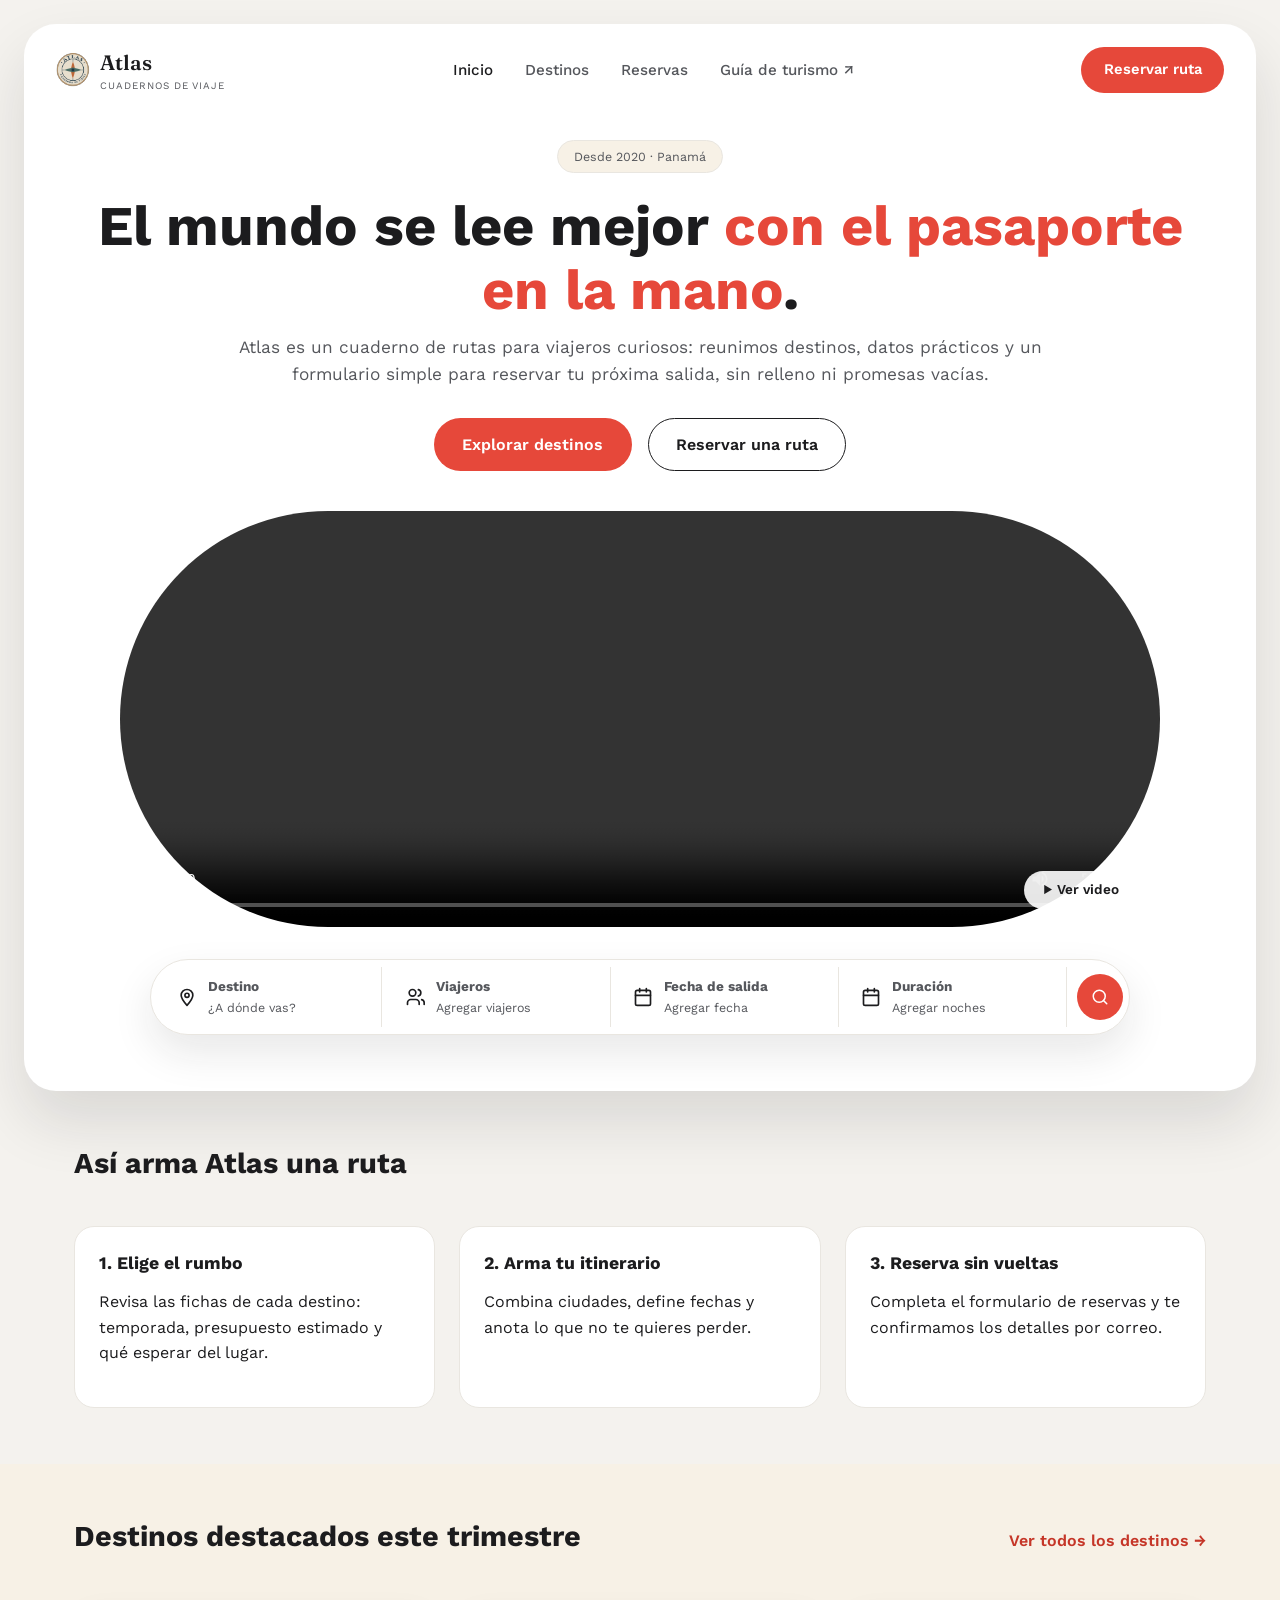
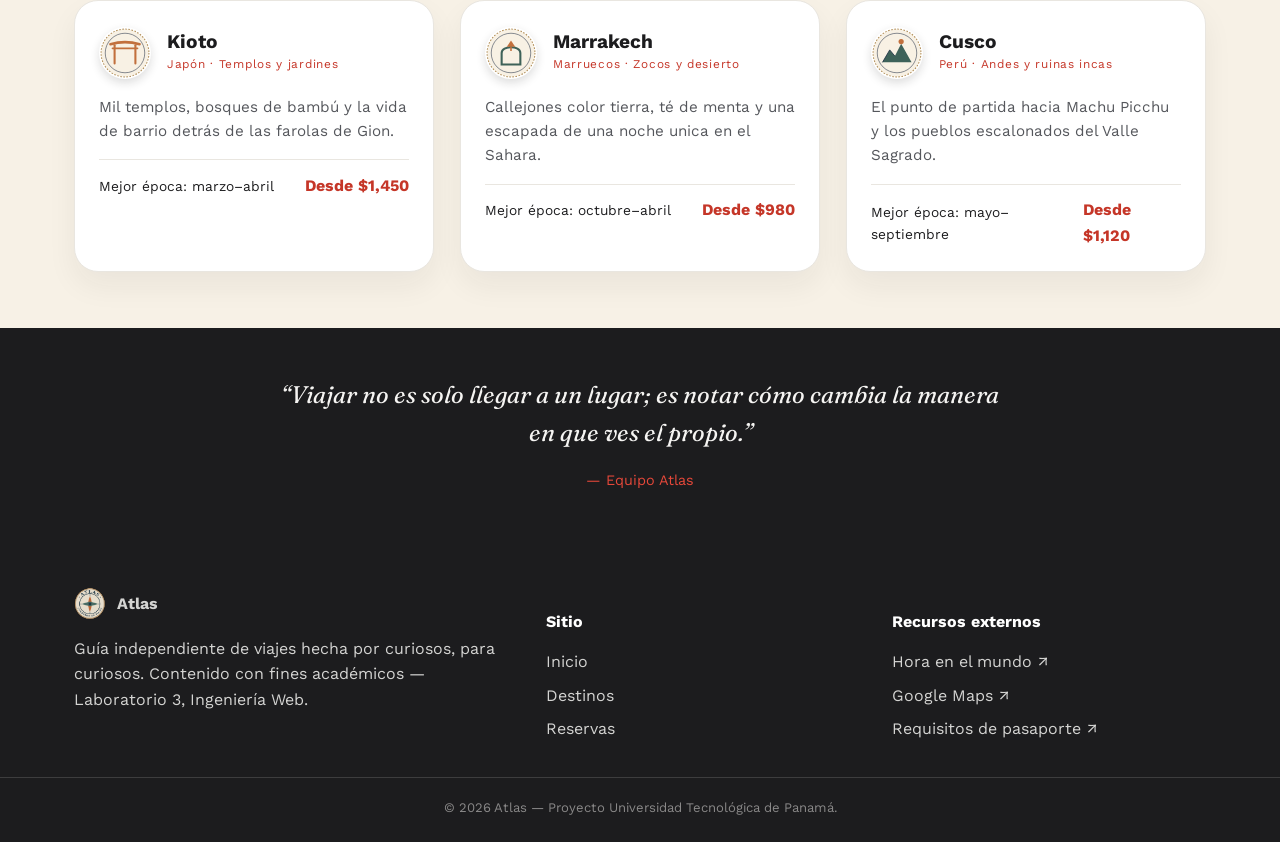
==== index.html @ 13e13f76 "Initial commit: Atlas Viajes Lab 3" ====
<!DOCTYPE html>
<html lang="es">
<head>
  <meta charset="UTF-8">
  <meta name="viewport" content="width=device-width, initial-scale=1.0">
  <title>Atlas — Cuadernos de viaje</title>
  <meta name="description" content="Atlas es una guía de viajes con rutas, destinos y consejos para planear tu próxima aventura.">
  <link rel="icon" href="img/logo.svg" type="image/svg+xml">
  <link rel="preconnect" href="https://fonts.googleapis.com">
  <link href="https://fonts.googleapis.com/css2?family=Fraunces:ital,wght@0,500;0,600;1,500&family=Work+Sans:wght@400;500;600;700&display=swap" rel="stylesheet">
  <link rel="stylesheet" href="css/styles.css">
</head>
<body>

  <main>

    <div class="lienzo">
      <div class="tarjeta-superior">

        <header class="encabezado">
          <div class="barra-nav">
            <a href="index.html" class="marca">
              <img src="img/logo.svg" alt="Logotipo de Atlas">
              <span class="marca-texto">Atlas<span>Cuadernos de viaje</span></span>
            </a>

            <input type="checkbox" id="menu-toggle" class="nav-checkbox">
            <label for="menu-toggle" class="nav-toggle" aria-label="Abrir menú de navegación">&#9776;</label>

            <ul class="nav-enlaces">
              <li><a href="index.html" aria-current="page">Inicio</a></li>
              <li><a href="destinos.html">Destinos</a></li>
              <li><a href="reservas.html">Reservas</a></li>
              <li><a href="https://es.wikipedia.org/wiki/Turismo" target="_blank" rel="noopener">Guía de turismo ↗</a></li>
            </ul>

            <a href="reservas.html" class="nav-cta">Reservar ruta</a>
          </div>
        </header>

        <section class="hero">
          <span class="hero-eyebrow-sello">Desde 2020 · Panamá</span>
          <h1>El mundo se lee mejor <em>con el pasaporte en la mano</em>.</h1>
          <p class="intro">
            Atlas es un cuaderno de rutas para viajeros curiosos: reunimos destinos,
            datos prácticos y un formulario simple para reservar tu próxima salida,
            sin relleno ni promesas vacías.
          </p>
          <div class="hero-acciones">
            <a href="destinos.html" class="boton boton-primario">Explorar destinos</a>
            <a href="reservas.html" class="boton boton-secundario">Reservar una ruta</a>
          </div>

          <div class="hero-ilustracion">
            <input type="checkbox" id="hero-video-toggle" class="hero-video-check">
            <div class="hero-media">
              <img src="img/atlas-avion.png" alt="Ilustración de un avión de papel siguiendo una ruta punteada entre tres destinos" class="hero-media-imagen">
              <video class="hero-media-video" autoplay loop controls playsinline preload="metadata">
                <source src="video/atlas-adelanto.mp4" type="video/mp4">
                Tu navegador no soporta la reproducción de este video.
              </video>
            </div>
            <label for="hero-video-toggle" class="hero-media-boton">▶ Ver video</label>
          </div>

          <a href="reservas.html" class="busqueda-rapida">
            <span class="campo-rapido">
              <svg viewBox="0 0 24 24" fill="none" stroke="currentColor" stroke-width="2" stroke-linecap="round" stroke-linejoin="round"><path d="M12 22s7-7.58 7-12a7 7 0 1 0-14 0c0 4.42 7 12 7 12Z"/><circle cx="12" cy="10" r="2.5"/></svg>
              <span>
                <strong>Destino</strong>
                <span>¿A dónde vas?</span>
              </span>
            </span>
            <span class="campo-rapido">
              <svg viewBox="0 0 24 24" fill="none" stroke="currentColor" stroke-width="2" stroke-linecap="round" stroke-linejoin="round"><path d="M17 21v-2a4 4 0 0 0-4-4H7a4 4 0 0 0-4 4v2"/><circle cx="9" cy="7" r="4"/><path d="M23 21v-2a4 4 0 0 0-3-3.87"/><path d="M16 3.13a4 4 0 0 1 0 7.75"/></svg>
              <span>
                <strong>Viajeros</strong>
                <span>Agregar viajeros</span>
              </span>
            </span>
            <span class="campo-rapido">
              <svg viewBox="0 0 24 24" fill="none" stroke="currentColor" stroke-width="2" stroke-linecap="round" stroke-linejoin="round"><rect x="3" y="4" width="18" height="18" rx="2"/><line x1="16" y1="2" x2="16" y2="6"/><line x1="8" y1="2" x2="8" y2="6"/><line x1="3" y1="10" x2="21" y2="10"/></svg>
              <span>
                <strong>Fecha de salida</strong>
                <span>Agregar fecha</span>
              </span>
            </span>
            <span class="campo-rapido">
              <svg viewBox="0 0 24 24" fill="none" stroke="currentColor" stroke-width="2" stroke-linecap="round" stroke-linejoin="round"><rect x="3" y="4" width="18" height="18" rx="2"/><line x1="16" y1="2" x2="16" y2="6"/><line x1="8" y1="2" x2="8" y2="6"/><line x1="3" y1="10" x2="21" y2="10"/></svg>
              <span>
                <strong>Duración</strong>
                <span>Agregar noches</span>
              </span>
            </span>
            <span class="busqueda-boton" aria-hidden="true">
              <svg viewBox="0 0 24 24" fill="none" stroke="currentColor" stroke-width="2" stroke-linecap="round" stroke-linejoin="round"><circle cx="11" cy="11" r="8"/><line x1="21" y1="21" x2="16.65" y2="16.65"/></svg>
            </span>
          </a>
        </section>

      </div>
    </div>

    <!-- COMO FUNCIONA -->
    <section class="seccion">
      <div class="contenedor">
        <div class="titulo-seccion">
          <h2>Así arma Atlas una ruta</h2>
        </div>
        <div class="pasos">
          <div class="paso">
            <h3>1. Elige el rumbo</h3>
            <p>Revisa las fichas de cada destino: temporada, presupuesto estimado y qué esperar del lugar.</p>
          </div>
          <div class="paso">
            <h3>2. Arma tu itinerario</h3>
            <p>Combina ciudades, define fechas y anota lo que no te quieres perder.</p>
          </div>
          <div class="paso">
            <h3>3. Reserva sin vueltas</h3>
            <p>Completa el formulario de reservas y te confirmamos los detalles por correo.</p>
          </div>
        </div>
      </div>
    </section>

    <!-- DESTINOS DESTACADOS -->
    <section class="seccion seccion-alterna">
      <div class="contenedor">
        <div class="titulo-seccion">
          <h2>Destinos destacados este trimestre</h2>
          <a href="destinos.html" class="enlace-todo">Ver todos los destinos →</a>
        </div>

        <div class="rejilla-destinos">
          <article class="postal">
            <div class="postal-cabecera">
              <img src="img/sello-kioto.svg" alt="" class="sello">
              <div>
                <h3>Kioto</h3>
                <span class="postal-region">Japón · Templos y jardines</span>
              </div>
            </div>
            <p>Mil templos, bosques de bambú y la vida de barrio detrás de las farolas de Gion.</p>
            <div class="postal-pie">
              <span>Mejor época: marzo–abril</span>
              <span class="postal-precio">Desde $1,450</span>
            </div>
          </article>

          <article class="postal">
            <div class="postal-cabecera">
              <img src="img/sello-marrakech.svg" alt="" class="sello">
              <div>
                <h3>Marrakech</h3>
                <span class="postal-region">Marruecos · Zocos y desierto</span>
              </div>
            </div>
            <p>Callejones color tierra, té de menta y una escapada de una noche unica en el Sahara.</p>
            <div class="postal-pie">
              <span>Mejor época: octubre–abril</span>
              <span class="postal-precio">Desde $980</span>
            </div>
          </article>

          <article class="postal">
            <div class="postal-cabecera">
              <img src="img/sello-cusco.svg" alt="" class="sello">
              <div>
                <h3>Cusco</h3>
                <span class="postal-region">Perú · Andes y ruinas incas</span>
              </div>
            </div>
            <p>El punto de partida hacia Machu Picchu y los pueblos escalonados del Valle Sagrado.</p>
            <div class="postal-pie">
              <span>Mejor época: mayo–septiembre</span>
              <span class="postal-precio">Desde $1,120</span>
            </div>
          </article>
        </div>
      </div>
    </section>

    <!-- CITA -->
    <section class="cita">
      <div class="contenedor">
        <blockquote>“Viajar no es solo llegar a un lugar; es notar cómo cambia la manera en que ves el propio.”</blockquote>
        <cite>— Equipo Atlas</cite>
      </div>
    </section>

  </main>

  <footer class="pie">
    <div class="contenedor">
      <div>
        <div class="pie-marca">
          <img src="img/logo.svg" alt="Logotipo de Atlas">
          <strong>Atlas</strong>
        </div>
        <p>Guía independiente de viajes hecha por curiosos, para curiosos. Contenido con fines académicos — Laboratorio 3, Ingeniería Web.</p>
      </div>
      <div>
        <h4>Sitio</h4>
        <ul>
          <li><a href="index.html">Inicio</a></li>
          <li><a href="destinos.html">Destinos</a></li>
          <li><a href="reservas.html">Reservas</a></li>
        </ul>
      </div>
      <div>
        <h4>Recursos externos</h4>
        <ul>
          <li><a href="https://www.timeanddate.com/worldclock/" target="_blank" rel="noopener">Hora en el mundo ↗</a></li>
          <li><a href="https://www.google.com/maps" target="_blank" rel="noopener">Google Maps ↗</a></li>
          <li><a href="https://es.wikipedia.org/wiki/Anexo:Pasaportes_por_pa%C3%ADs" target="_blank" rel="noopener">Requisitos de pasaporte ↗</a></li>
        </ul>
      </div>
    </div>
    <div class="pie-legal">© 2026 Atlas — Proyecto Universidad Tecnológica de Panamá.</div>
  </footer>

</body>
</html>
---- css/styles.css ----
/* ATLAS — Cuadernos de viaje   Laboratorio 3 — Ingeniería Web (v2) */

:root {
  --rojo: #e6483a;
  --rojo-oscuro: #c53628;
  --tinta: #1c1c1e;
  --tinta-suave: #55575c;
  --fondo: #f4f2ee;
  --tarjeta: #ffffff;
  --borde: #e9e6e0;
  --crema: #f7f1e6;

  --font-display: "Fraunces", Georgia, serif;
  --font-body: "Work Sans", Arial, sans-serif;

  --max-width: 1180px;
  --radio-tarjeta: 32px;
  --radio-boton: 999px;
  --radio-campo: 14px;
}

* {
  box-sizing: border-box;
}

html {
  scroll-behavior: smooth;
}

body {
  margin: 0;
  color: var(--tinta);
  font-family: var(--font-body);
  font-size: 1rem;
  line-height: 1.6;
  background: linear-gradient(120deg, #cfe8e3 0%, #f4ded0 45%, #e7d9ef 100%) fixed;
}

img {
  max-width: 100%;
  display: block;
}

a {
  color: var(--rojo-oscuro);
}

a:hover {
  color: var(--rojo);
}

a:focus-visible,
button:focus-visible,
input:focus-visible,
textarea:focus-visible,
select:focus-visible {
  outline: 3px solid var(--rojo);
  outline-offset: 2px;
}

h1, h2, h3 {
  font-family: var(--font-body);
  font-weight: 700;
  color: var(--tinta);
  line-height: 1.15;
  margin: 0 0 0.5em;
}

p {
  max-width: 62ch;
}

.contenedor {
  max-width: var(--max-width);
  margin: 0 auto;
  padding: 0 1.5rem;
}

/* ---------- Tarjeta superior (nav + hero / encabezado de página) ---------- */
.lienzo {
  padding: 1.5rem 1.5rem 0;
}

.tarjeta-superior {
  max-width: 1400px;
  margin: 0 auto;
  background: var(--tarjeta);
  border-radius: var(--radio-tarjeta);
  box-shadow: 0 30px 60px rgba(28, 28, 30, 0.12);
  overflow: hidden;
  padding-bottom: 1rem;
}

main {
  background: var(--fondo);
}

/* ---------- Nav ---------- */
.barra-nav {
  display: flex;
  align-items: center;
  justify-content: space-between;
  padding: 1.4rem 2rem;
  gap: 1rem;
}

.marca {
  display: flex;
  align-items: center;
  gap: 0.6rem;
  text-decoration: none;
  color: var(--tinta);
}

.marca img {
  width: 34px;
  height: 34px;
}

.marca-texto {
  font-family: var(--font-display);
  font-weight: 600;
  font-size: 1.3rem;
  color: var(--tinta);
}

.marca-texto span {
  display: block;
  font-family: var(--font-body);
  font-weight: 400;
  font-size: 0.62rem;
  letter-spacing: 0.1em;
  text-transform: uppercase;
  color: var(--tinta-suave);
  margin-top: -2px;
}

.nav-enlaces {
  list-style: none;
  display: flex;
  gap: 2rem;
  margin: 0;
  padding: 0;
}

.nav-enlaces a {
  color: var(--tinta-suave);
  text-decoration: none;
  font-weight: 500;
  font-size: 0.95rem;
}

.nav-enlaces a:hover,
.nav-enlaces a[aria-current="page"] {
  color: var(--tinta);
}

.nav-cta {
  display: inline-block;
  background: var(--rojo);
  color: #fff;
  text-decoration: none;
  font-weight: 600;
  font-size: 0.92rem;
  padding: 0.7rem 1.4rem;
  border-radius: var(--radio-boton);
}

.nav-cta:hover {
  background: var(--rojo-oscuro);
  color: #fff;
}

.nav-checkbox {
  display: none;
}

.nav-toggle {
  display: none;
}

/* ---------- Hero (portada) ---------- */
.hero {
  padding: 1.5rem 2rem 2.5rem;
  text-align: center;
}

.hero-eyebrow-sello {
  display: inline-flex;
  align-items: center;
  gap: 0.5rem;
  border: 1px solid var(--borde);
  border-radius: var(--radio-boton);
  padding: 0.35rem 1rem;
  font-size: 0.78rem;
  color: var(--tinta-suave);
  margin-bottom: 1.3rem;
  background: var(--crema);
}

.hero h1 {
  font-size: clamp(2.1rem, 4.4vw, 3.5rem);
  max-width: 32ch;
  margin: 0 auto 0.7rem;
}

.hero h1 em {
  font-style: normal;
  color: var(--rojo);
}

.hero p.intro {
  font-size: 1.08rem;
  color: var(--tinta-suave);
  margin: 0 auto 1.8rem;
  max-width: 75ch;
}

.hero-acciones {
  display: flex;
  gap: 1rem;
  justify-content: center;
  flex-wrap: wrap;
  margin-bottom: 2.5rem;
}

/* imagen/video en forma de píldora */
.hero-ilustracion {
  position: relative;
  max-width: 1040px;
  margin: 0 auto 2rem;
}

.hero-media {
  position: relative;
  aspect-ratio: 1200 / 480;
  overflow: hidden;
  border-radius: 999px;
}

.hero-media-imagen,
.hero-media-video {
  position: absolute;
  inset: 0;
  width: 100%;
  height: 100%;
  object-fit: cover;
}

.hero-media-imagen {
  opacity: 1;
  animation: atlas-ocultar-imagen 18s ease forwards;
}

.hero-media-video {
  opacity: 0;
  animation: atlas-mostrar-video 18s ease forwards;
}

@keyframes atlas-ocultar-imagen {
  0%, 88% { opacity: 1; }
  100% { opacity: 0; }
}

@keyframes atlas-mostrar-video {
  0%, 88% { opacity: 0; }
  100% { opacity: 1; }
}

.hero-video-check {
  position: absolute;
  opacity: 0;
  pointer-events: none;
}

.hero-video-check:checked ~ .hero-media .hero-media-imagen {
  animation: none;
  opacity: 0;
}

.hero-video-check:checked ~ .hero-media .hero-media-video {
  animation: none;
  opacity: 1;
}

.hero-media-boton {
  position: absolute;
  right: 22px;
  bottom: 18px;
  z-index: 2;
  display: inline-block;
  background: rgba(255, 255, 255, 0.9);
  color: var(--tinta);
  border-radius: var(--radio-boton);
  padding: 0.5rem 1.2rem;
  font-size: 0.85rem;
  font-weight: 600;
  cursor: pointer;
}

.hero-media-boton:hover {
  background: #fff;
}

.hero-video-check:checked ~ .hero-media-boton {
  display: none;
}

@media (prefers-reduced-motion: reduce) {
  .hero-media-imagen,
  .hero-media-video {
    animation: none;
  }
}

/* ---------- Barra rápida (atajo hacia el formulario de reservas) ---------- */
.busqueda-rapida {
  max-width: 980px;
  margin: 0 auto;
  background: var(--tarjeta);
  border: 1px solid var(--borde);
  border-radius: var(--radio-boton);
  box-shadow: 0 18px 40px rgba(28, 28, 30, 0.1);
  display: flex;
  align-items: stretch;
  padding: 0.4rem;
  text-decoration: none;
  color: inherit;
  gap: 0.2rem;
}

.busqueda-rapida:hover {
  box-shadow: 0 22px 46px rgba(28, 28, 30, 0.14);
}

.campo-rapido {
  flex: 1;
  display: flex;
  align-items: center;
  gap: 0.7rem;
  padding: 0.6rem 1.2rem;
  border-right: 1px solid var(--borde);
  text-align: left;
}

.campo-rapido:last-of-type {
  border-right: none;
}

.campo-rapido svg {
  width: 20px;
  height: 20px;
  flex-shrink: 0;
  color: var(--tinta);
}

.campo-rapido strong {
  display: block;
  font-size: 0.85rem;
}

.campo-rapido span {
  display: block;
  font-size: 0.78rem;
  color: var(--tinta-suave);
}

.busqueda-boton {
  flex-shrink: 0;
  width: 46px;
  height: 46px;
  border-radius: 50%;
  background: var(--rojo);
  color: #fff;
  display: flex;
  align-items: center;
  justify-content: center;
  align-self: center;
  margin-left: 0.4rem;
}

.busqueda-boton svg {
  width: 18px;
  height: 18px;
}

/* ---------- Botones ---------- */
.boton {
  display: inline-block;
  font-family: var(--font-body);
  font-weight: 600;
  padding: 0.8rem 1.7rem;
  border-radius: var(--radio-boton);
  text-decoration: none;
  border: 1px solid transparent;
  cursor: pointer;
  font-size: 1rem;
}

.boton-primario {
  background: var(--rojo);
  color: #fff;
}

.boton-primario:hover {
  background: var(--rojo-oscuro);
  color: #fff;
}

.boton-secundario {
  background: transparent;
  border-color: var(--tinta);
  color: var(--tinta);
}

.boton-secundario:hover {
  background: var(--tinta);
  color: #fff;
}

/* ---------- Secciones generales ---------- */
.seccion {
  padding: 3.5rem 0;
}

.seccion-alterna {
  background: var(--crema);
}

.titulo-seccion {
  display: flex;
  align-items: baseline;
  justify-content: space-between;
  gap: 1rem;
  margin-bottom: 2rem;
  flex-wrap: wrap;
}

.titulo-seccion h2 {
  font-size: 1.8rem;
}

.titulo-seccion .enlace-todo {
  white-space: nowrap;
  font-weight: 600;
  text-decoration: none;
}

/* pasos (como funciona) */
.pasos {
  display: grid;
  grid-template-columns: repeat(3, 1fr);
  gap: 1.5rem;
}

.paso {
  background: var(--tarjeta);
  border: 1px solid var(--borde);
  border-radius: 20px;
  padding: 1.6rem 1.5rem;
}

.paso h3 {
  font-size: 1.1rem;
}

/* tarjetas "postal" */
.rejilla-destinos {
  display: grid;
  grid-template-columns: repeat(auto-fit, minmax(260px, 1fr));
  gap: 1.6rem;
}

.postal {
  background: var(--tarjeta);
  border: 1px solid var(--borde);
  border-radius: 24px;
  padding: 1.6rem 1.5rem 1.4rem;
  box-shadow: 0 14px 30px rgba(28, 28, 30, 0.06);
}

.postal-cabecera {
  display: flex;
  align-items: center;
  gap: 1rem;
  margin-bottom: 1rem;
}

.sello {
  width: 52px;
  height: 52px;
  flex-shrink: 0;
  border-radius: 50%;
  box-shadow: 0 4px 10px rgba(28, 28, 30, 0.15);
}

.postal-cabecera h3 {
  margin: 0;
  font-size: 1.2rem;
}

.postal-region {
  display: block;
  font-size: 0.74rem;
  letter-spacing: 0.06em;
  color: var(--rojo-oscuro);
  margin-top: 2px;
}

.postal p {
  color: var(--tinta-suave);
  font-size: 0.95rem;
  margin-bottom: 1rem;
}

.postal-pie {
  display: flex;
  justify-content: space-between;
  align-items: center;
  font-size: 0.86rem;
  border-top: 1px solid var(--borde);
  padding-top: 0.8rem;
}

.postal-precio {
  font-weight: 700;
  color: var(--rojo-oscuro);
  font-size: 1rem;
}

/* ---------- Citas ---------- */
.cita {
  background: var(--tinta);
  color: #f5f4f2;
  padding: 3rem 0;
}

.cita blockquote {
  font-family: var(--font-display);
  font-size: 1.5rem;
  font-style: italic;
  max-width: 46ch;
  margin: 0 auto 1rem;
  text-align: center;
}

.cita cite {
  display: block;
  text-align: center;
  font-style: normal;
  color: var(--rojo);
  font-size: 0.9rem;
}

/* ---------- Página Destinos ---------- */
.encabezado-pagina {
  padding: 1.5rem 2rem 2.5rem;
  text-align: center;
}

.encabezado-pagina h1 {
  font-size: clamp(1.9rem, 3.6vw, 2.7rem);
}

.encabezado-pagina p {
  color: var(--tinta-suave);
  margin: 0 auto;
  max-width: 75ch;
}

.destino-detalle {
  display: grid;
  grid-template-columns: 1fr 1fr;
  gap: 2.5rem;
  align-items: start;
  padding: 2.2rem 0;
  border-bottom: 1px solid var(--borde);
}

.destino-detalle:last-of-type {
  border-bottom: none;
}

.destino-foto {
  position: relative;
}

.destino-foto .foto-real {
  width: 100%;
  height: 280px;
  object-fit: cover;
  border-radius: 24px;
}

.destino-foto .sello-insignia {
  position: absolute;
  right: -14px;
  bottom: -14px;
  width: 64px;
  height: 64px;
  background: var(--tarjeta);
  border-radius: 50%;
  box-shadow: 0 6px 16px rgba(28, 28, 30, 0.2);
}

.destino-detalle .postal-region {
  margin-bottom: 0.4rem;
}

.lista-datos {
  list-style: none;
  padding: 0;
  margin: 1.2rem 0;
  display: grid;
  gap: 0.5rem;
  font-size: 0.94rem;
}

.lista-datos li strong {
  color: var(--tinta);
  margin-right: 0.4rem;
}

/* ---------- Formulario — página Reservas ---------- */
.pasaje {
  background: var(--tarjeta);
  border: 1px solid var(--borde);
  border-radius: 28px;
  max-width: 700px;
  margin: 0 auto;
  box-shadow: 0 20px 50px rgba(28, 28, 30, 0.08);
}

.pasaje-principal {
  padding: 2.4rem 2.2rem;
}

.pasaje-nota {
  text-align: center;
  font-size: 0.85rem;
  color: var(--tinta-suave);
  margin: 1rem 0 0;
}

.campo {
  margin-bottom: 1.3rem;
}

.campo label {
  display: block;
  font-weight: 600;
  margin-bottom: 0.4rem;
  font-size: 0.92rem;
  color: var(--tinta);
}

.campo .ayuda {
  font-size: 0.8rem;
  color: var(--tinta-suave);
  font-weight: 400;
  display: block;
  margin-top: 0.2rem;
}

.campo input,
.campo select,
.campo textarea {
  width: 100%;
  font-family: var(--font-body);
  font-size: 1rem;
  padding: 0.7rem 0.9rem;
  border: 1px solid var(--borde);
  border-radius: var(--radio-campo);
  background: var(--fondo);
  color: var(--tinta);
}

.campo textarea {
  resize: vertical;
  min-height: 100px;
}

.fila-campos {
  display: grid;
  grid-template-columns: 1fr 1fr;
  gap: 1.2rem;
}

fieldset {
  border: 1px solid var(--borde);
  border-radius: 18px;
  margin: 0 0 1.3rem;
  padding: 1.1rem 1.2rem 1.3rem;
}

fieldset legend {
  font-weight: 600;
  color: var(--tinta);
  padding: 0 0.4rem;
}

.opciones-radio {
  display: flex;
  gap: 1.5rem;
  flex-wrap: wrap;
  font-size: 0.95rem;
}

.opciones-radio label {
  display: flex;
  align-items: center;
  gap: 0.4rem;
  font-weight: 400;
}

/* ---------- Pie de página ---------- */
.pie {
  background: var(--tinta);
  color: rgba(245, 244, 242, 0.85);
  padding: 3rem 0 1.5rem;
}

.pie .contenedor {
  display: grid;
  grid-template-columns: 1.4fr 1fr 1fr;
  gap: 2rem;
}

.pie h4 {
  color: #fff;
  font-size: 1rem;
  margin-bottom: 0.9rem;
}

.pie ul {
  list-style: none;
  padding: 0;
  margin: 0;
  display: grid;
  gap: 0.5rem;
}

.pie a {
  color: rgba(245, 244, 242, 0.85);
  text-decoration: none;
}

.pie a:hover {
  color: var(--rojo);
}

.pie-marca {
  display: flex;
  gap: 0.7rem;
  align-items: center;
  margin-bottom: 0.8rem;
}

.pie-marca img {
  width: 32px;
}

.pie-legal {
  border-top: 1px solid rgba(245, 244, 242, 0.15);
  margin-top: 2.2rem;
  padding-top: 1.2rem;
  text-align: center;
  font-size: 0.82rem;
  color: rgba(245, 244, 242, 0.5);
}

/* ---------- Responsive ---------- */

@media (max-width: 860px) {
  .pasos {
    grid-template-columns: 1fr;
  }

  .destino-detalle {
    grid-template-columns: 1fr;
  }

  .pie .contenedor {
    grid-template-columns: 1fr;
  }

  .busqueda-rapida {
    flex-wrap: wrap;
    border-radius: 24px;
  }

  .campo-rapido {
    width: 50%;
    border-right: none;
    border-bottom: 1px solid var(--borde);
  }

  .busqueda-boton {
    margin: 0.6rem auto 0.3rem;
  }
}

@media (max-width: 640px) {
  .nav-enlaces {
    position: absolute;
    top: 100%;
    left: 0;
    right: 0;
    flex-direction: column;
    background: var(--tarjeta);
    padding: 1rem 1.5rem 1.5rem;
    gap: 0.9rem;
    display: none;
    border-bottom: 1px solid var(--borde);
  }

  .nav-checkbox:checked ~ .nav-enlaces {
    display: flex;
  }

  .nav-toggle {
    display: inline-flex;
    align-items: center;
    justify-content: center;
    background: transparent;
    border: 1px solid var(--borde);
    color: var(--tinta);
    border-radius: 10px;
    padding: 0.4rem 0.7rem;
    font-size: 1.1rem;
    cursor: pointer;
  }

  .nav-checkbox:checked ~ .nav-toggle {
    background: var(--rojo);
    border-color: var(--rojo);
    color: #fff;
  }

  .barra-nav {
    position: relative;
    flex-wrap: wrap;
  }

  .fila-campos {
    grid-template-columns: 1fr;
  }

  .campo-rapido {
    width: 100%;
    border-bottom: 1px solid var(--borde);
  }
}

@media (prefers-reduced-motion: reduce) {
  html {
    scroll-behavior: auto;
  }
}
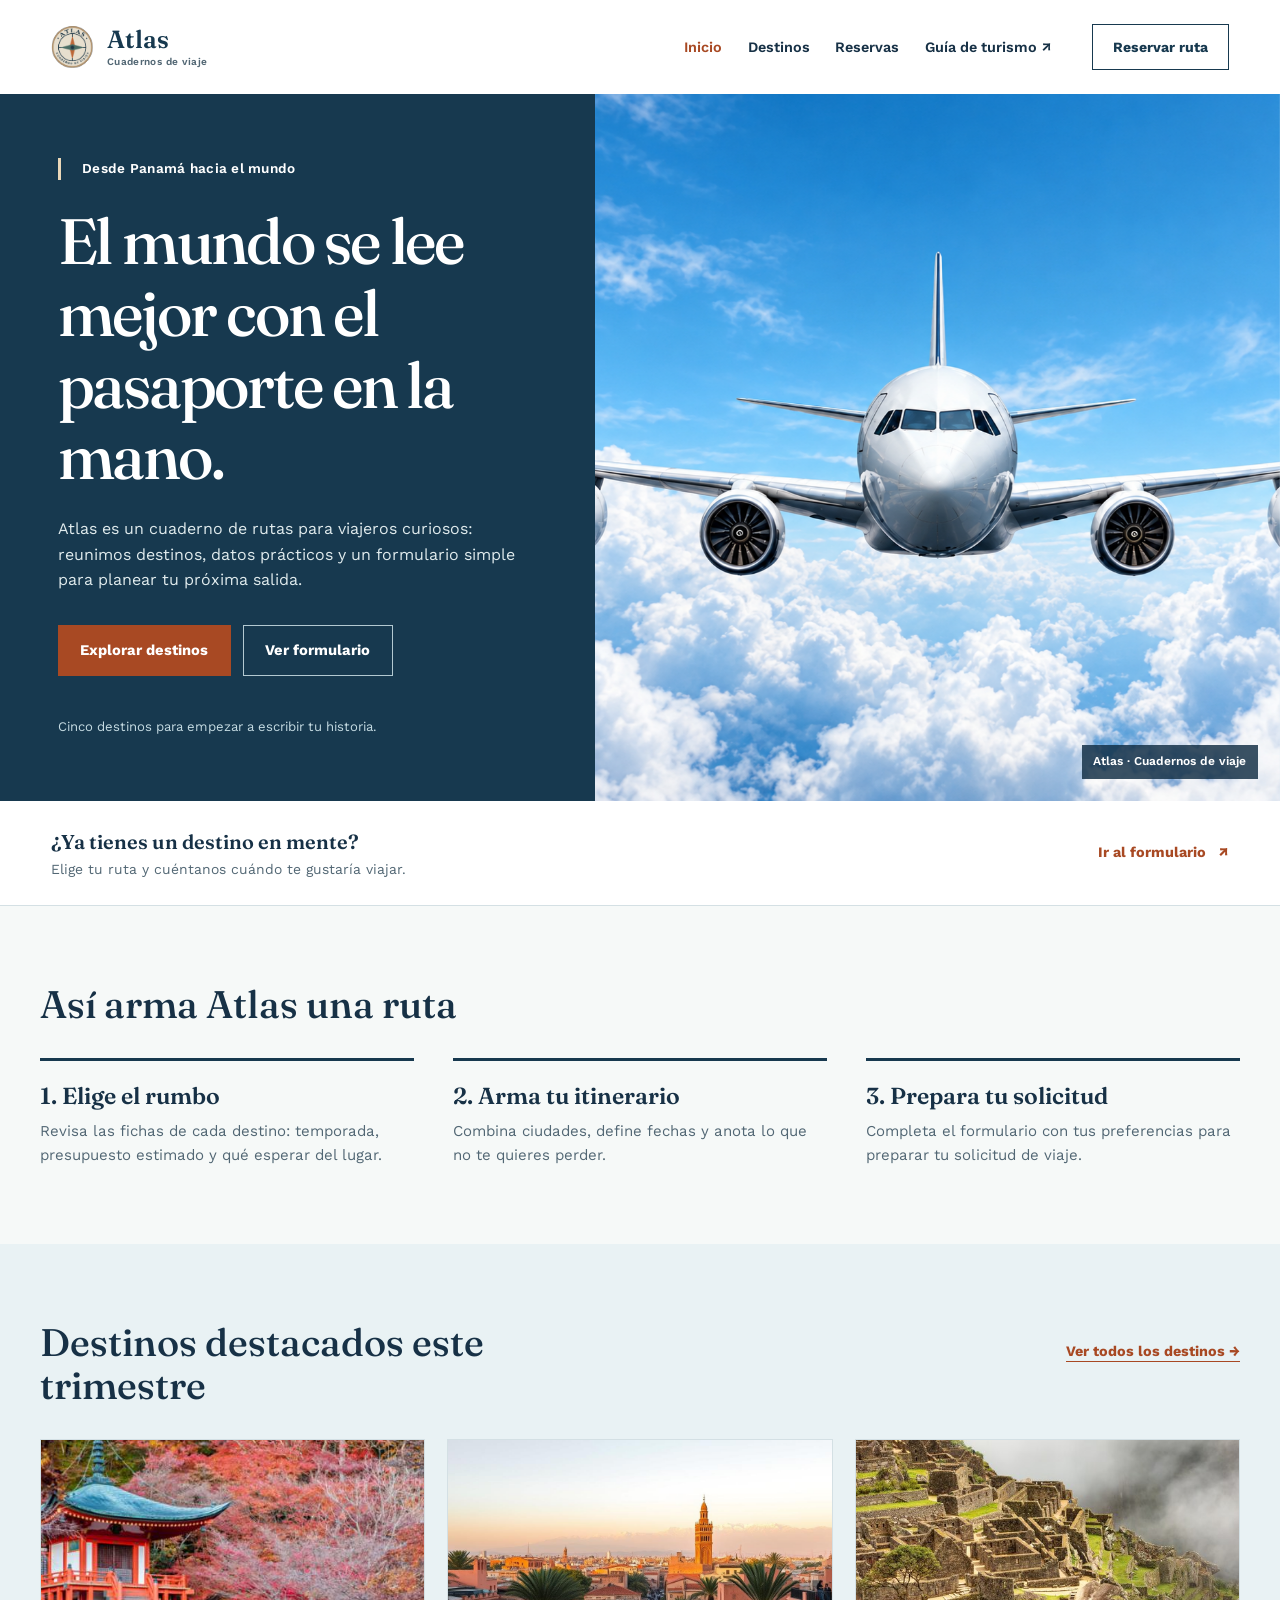
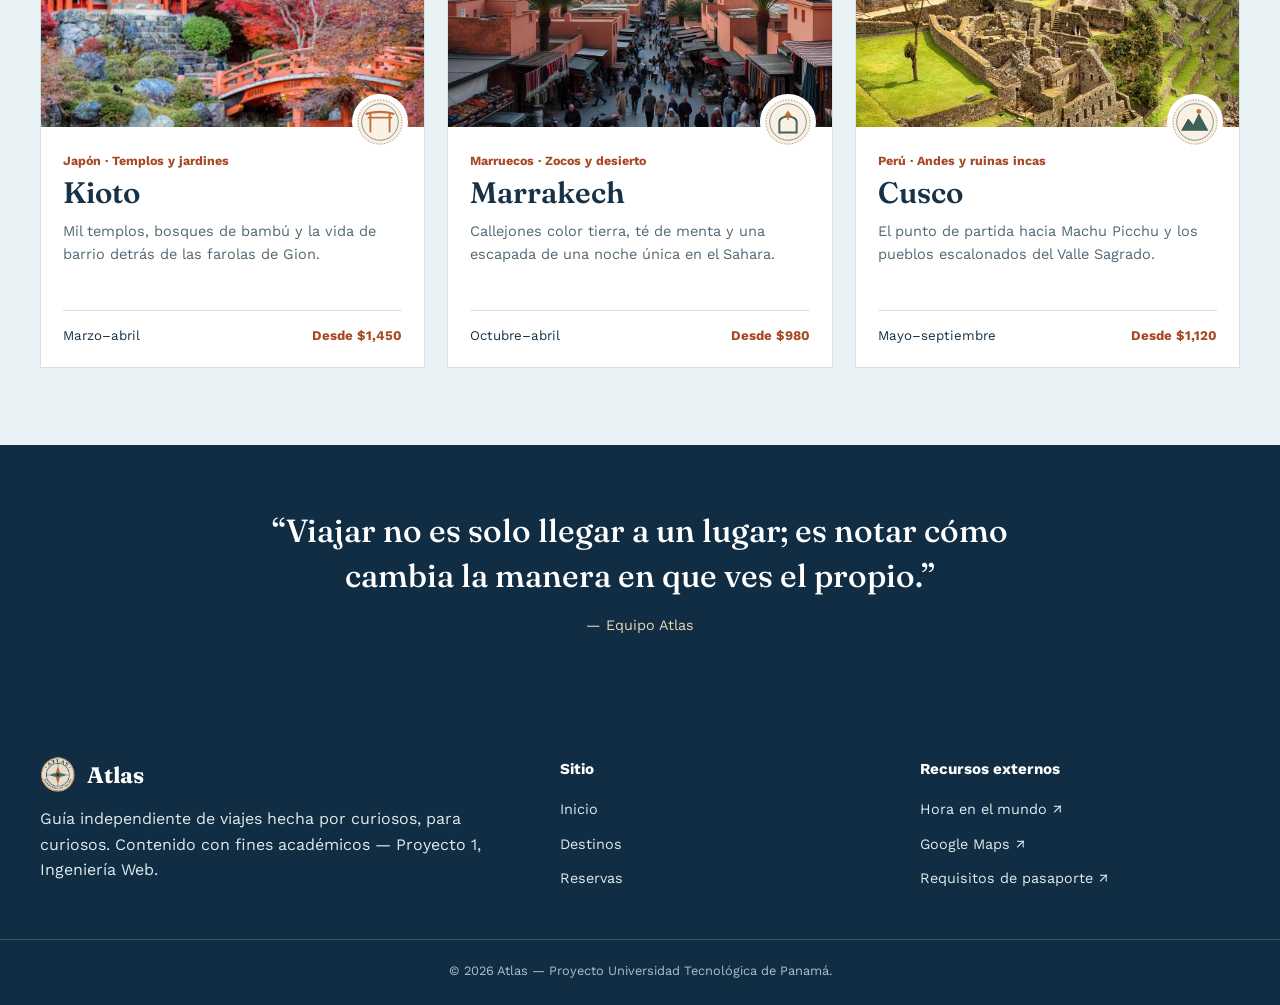
==== commit 2b75fd9b: "Rediseña Atlas con portada editorial y postales de destinos" ====
--- a/index.html
+++ b/index.html
@@ -7,7 +7,7 @@
   <meta name="description" content="Atlas es una guía de viajes con rutas, destinos y consejos para planear tu próxima aventura.">
   <link rel="icon" href="img/logo.svg" type="image/svg+xml">
   <link rel="preconnect" href="https://fonts.googleapis.com">
-  <link href="https://fonts.googleapis.com/css2?family=Fraunces:ital,wght@0,500;0,600;1,500&family=Work+Sans:wght@400;500;600;700&display=swap" rel="stylesheet">
+  <link href="https://fonts.googleapis.com/css2?family=Fraunces:ital,wght@0,500;0,600;1,500&amp;family=Work+Sans:wght@400;500;600;700&amp;display=swap" rel="stylesheet">
   <link rel="stylesheet" href="css/styles.css">
 </head>
 <body>
@@ -18,14 +18,11 @@
       <div class="tarjeta-superior">
 
         <header class="encabezado">
-          <div class="barra-nav">
+          <nav class="barra-nav" aria-label="Navegación principal">
             <a href="index.html" class="marca">
               <img src="img/logo.svg" alt="Logotipo de Atlas">
               <span class="marca-texto">Atlas<span>Cuadernos de viaje</span></span>
             </a>
-
-            <input type="checkbox" id="menu-toggle" class="nav-checkbox">
-            <label for="menu-toggle" class="nav-toggle" aria-label="Abrir menú de navegación">&#9776;</label>
 
             <ul class="nav-enlaces">
               <li><a href="index.html" aria-current="page">Inicio</a></li>
@@ -35,68 +32,42 @@
             </ul>
 
             <a href="reservas.html" class="nav-cta">Reservar ruta</a>
-          </div>
+            <details class="nav-movil">
+              <summary>Menú</summary>
+              <ul>
+                <li><a href="index.html" aria-current="page">Inicio</a></li>
+                <li><a href="destinos.html">Destinos</a></li>
+                <li><a href="reservas.html">Reservas</a></li>
+                <li><a href="https://es.wikipedia.org/wiki/Turismo" target="_blank" rel="noopener">Guía de turismo ↗</a></li>
+              </ul>
+            </details>
+          </nav>
         </header>
 
         <section class="hero">
-          <span class="hero-eyebrow-sello">Desde 2020 · Panamá</span>
-          <h1>El mundo se lee mejor <em>con el pasaporte en la mano</em>.</h1>
-          <p class="intro">
-            Atlas es un cuaderno de rutas para viajeros curiosos: reunimos destinos,
-            datos prácticos y un formulario simple para reservar tu próxima salida,
-            sin relleno ni promesas vacías.
-          </p>
-          <div class="hero-acciones">
-            <a href="destinos.html" class="boton boton-primario">Explorar destinos</a>
-            <a href="reservas.html" class="boton boton-secundario">Reservar una ruta</a>
+          <div class="hero-copia">
+            <p class="hero-origen">Desde Panamá hacia el mundo</p>
+            <h1>El mundo se lee mejor con el pasaporte en la mano.</h1>
+            <p class="intro">
+              Atlas es un cuaderno de rutas para viajeros curiosos: reunimos destinos,
+              datos prácticos y un formulario simple para planear tu próxima salida.
+            </p>
+            <div class="hero-acciones">
+              <a href="destinos.html" class="boton boton-primario">Explorar destinos</a>
+              <a href="reservas.html" class="boton boton-claro">Ver formulario</a>
+            </div>
+            <span class="hero-nota">Cinco destinos para empezar a escribir tu historia.</span>
           </div>
+          <figure class="hero-visual">
+            <img src="img/atlas-avion.png" alt="Avión de pasajeros visto de frente sobre un cielo con nubes" fetchpriority="high">
+            <figcaption>Atlas · Cuadernos de viaje</figcaption>
+          </figure>
+        </section>
 
-          <div class="hero-ilustracion">
-            <input type="checkbox" id="hero-video-toggle" class="hero-video-check">
-            <div class="hero-media">
-              <img src="img/atlas-avion.png" alt="Ilustración de un avión de papel siguiendo una ruta punteada entre tres destinos" class="hero-media-imagen">
-              <video class="hero-media-video" autoplay loop controls playsinline preload="metadata">
-                <source src="video/atlas-adelanto.mp4" type="video/mp4">
-                Tu navegador no soporta la reproducción de este video.
-              </video>
-            </div>
-            <label for="hero-video-toggle" class="hero-media-boton">▶ Ver video</label>
-          </div>
-
-          <a href="reservas.html" class="busqueda-rapida">
-            <span class="campo-rapido">
-              <svg viewBox="0 0 24 24" fill="none" stroke="currentColor" stroke-width="2" stroke-linecap="round" stroke-linejoin="round"><path d="M12 22s7-7.58 7-12a7 7 0 1 0-14 0c0 4.42 7 12 7 12Z"/><circle cx="12" cy="10" r="2.5"/></svg>
-              <span>
-                <strong>Destino</strong>
-                <span>¿A dónde vas?</span>
-              </span>
-            </span>
-            <span class="campo-rapido">
-              <svg viewBox="0 0 24 24" fill="none" stroke="currentColor" stroke-width="2" stroke-linecap="round" stroke-linejoin="round"><path d="M17 21v-2a4 4 0 0 0-4-4H7a4 4 0 0 0-4 4v2"/><circle cx="9" cy="7" r="4"/><path d="M23 21v-2a4 4 0 0 0-3-3.87"/><path d="M16 3.13a4 4 0 0 1 0 7.75"/></svg>
-              <span>
-                <strong>Viajeros</strong>
-                <span>Agregar viajeros</span>
-              </span>
-            </span>
-            <span class="campo-rapido">
-              <svg viewBox="0 0 24 24" fill="none" stroke="currentColor" stroke-width="2" stroke-linecap="round" stroke-linejoin="round"><rect x="3" y="4" width="18" height="18" rx="2"/><line x1="16" y1="2" x2="16" y2="6"/><line x1="8" y1="2" x2="8" y2="6"/><line x1="3" y1="10" x2="21" y2="10"/></svg>
-              <span>
-                <strong>Fecha de salida</strong>
-                <span>Agregar fecha</span>
-              </span>
-            </span>
-            <span class="campo-rapido">
-              <svg viewBox="0 0 24 24" fill="none" stroke="currentColor" stroke-width="2" stroke-linecap="round" stroke-linejoin="round"><rect x="3" y="4" width="18" height="18" rx="2"/><line x1="16" y1="2" x2="16" y2="6"/><line x1="8" y1="2" x2="8" y2="6"/><line x1="3" y1="10" x2="21" y2="10"/></svg>
-              <span>
-                <strong>Duración</strong>
-                <span>Agregar noches</span>
-              </span>
-            </span>
-            <span class="busqueda-boton" aria-hidden="true">
-              <svg viewBox="0 0 24 24" fill="none" stroke="currentColor" stroke-width="2" stroke-linecap="round" stroke-linejoin="round"><circle cx="11" cy="11" r="8"/><line x1="21" y1="21" x2="16.65" y2="16.65"/></svg>
-            </span>
-          </a>
-        </section>
+        <a href="reservas.html" class="franja-ruta">
+          <span class="franja-texto"><strong>¿Ya tienes un destino en mente?</strong><small>Elige tu ruta y cuéntanos cuándo te gustaría viajar.</small></span>
+          <span class="franja-enlace">Ir al formulario <span aria-hidden="true">↗</span></span>
+        </a>
 
       </div>
     </div>
@@ -117,8 +88,8 @@
             <p>Combina ciudades, define fechas y anota lo que no te quieres perder.</p>
           </div>
           <div class="paso">
-            <h3>3. Reserva sin vueltas</h3>
-            <p>Completa el formulario de reservas y te confirmamos los detalles por correo.</p>
+            <h3>3. Prepara tu solicitud</h3>
+            <p>Completa el formulario con tus preferencias para preparar tu solicitud de viaje.</p>
           </div>
         </div>
       </div>
@@ -134,47 +105,50 @@
 
         <div class="rejilla-destinos">
           <article class="postal">
-            <div class="postal-cabecera">
+            <a href="destinos.html#kioto" class="postal-imagen" aria-label="Conocer la ruta a Kioto">
+              <img src="img/Japon_Kioto.jpg" alt="Templo de Kioto rodeado de árboles" loading="lazy">
               <img src="img/sello-kioto.svg" alt="" class="sello">
-              <div>
-                <h3>Kioto</h3>
-                <span class="postal-region">Japón · Templos y jardines</span>
+            </a>
+            <div class="postal-contenido">
+              <span class="postal-region">Japón · Templos y jardines</span>
+              <h3><a href="destinos.html#kioto">Kioto</a></h3>
+              <p>Mil templos, bosques de bambú y la vida de barrio detrás de las farolas de Gion.</p>
+              <div class="postal-pie">
+                <span>Marzo–abril</span>
+                <span class="postal-precio">Desde $1,450</span>
               </div>
-            </div>
-            <p>Mil templos, bosques de bambú y la vida de barrio detrás de las farolas de Gion.</p>
-            <div class="postal-pie">
-              <span>Mejor época: marzo–abril</span>
-              <span class="postal-precio">Desde $1,450</span>
             </div>
           </article>
 
           <article class="postal">
-            <div class="postal-cabecera">
+            <a href="destinos.html#marrakech" class="postal-imagen" aria-label="Conocer la ruta a Marrakech">
+              <img src="img/Marrakech.jpg" alt="Callejón de Marrakech con arquitectura tradicional" loading="lazy">
               <img src="img/sello-marrakech.svg" alt="" class="sello">
-              <div>
-                <h3>Marrakech</h3>
-                <span class="postal-region">Marruecos · Zocos y desierto</span>
+            </a>
+            <div class="postal-contenido">
+              <span class="postal-region">Marruecos · Zocos y desierto</span>
+              <h3><a href="destinos.html#marrakech">Marrakech</a></h3>
+              <p>Callejones color tierra, té de menta y una escapada de una noche única en el Sahara.</p>
+              <div class="postal-pie">
+                <span>Octubre–abril</span>
+                <span class="postal-precio">Desde $980</span>
               </div>
-            </div>
-            <p>Callejones color tierra, té de menta y una escapada de una noche unica en el Sahara.</p>
-            <div class="postal-pie">
-              <span>Mejor época: octubre–abril</span>
-              <span class="postal-precio">Desde $980</span>
             </div>
           </article>
 
           <article class="postal">
-            <div class="postal-cabecera">
+            <a href="destinos.html#cusco" class="postal-imagen" aria-label="Conocer la ruta a Cusco">
+              <img src="img/machu-picchu.jpg" alt="Machu Picchu en las montañas cercanas a Cusco" loading="lazy">
               <img src="img/sello-cusco.svg" alt="" class="sello">
-              <div>
-                <h3>Cusco</h3>
-                <span class="postal-region">Perú · Andes y ruinas incas</span>
+            </a>
+            <div class="postal-contenido">
+              <span class="postal-region">Perú · Andes y ruinas incas</span>
+              <h3><a href="destinos.html#cusco">Cusco</a></h3>
+              <p>El punto de partida hacia Machu Picchu y los pueblos escalonados del Valle Sagrado.</p>
+              <div class="postal-pie">
+                <span>Mayo–septiembre</span>
+                <span class="postal-precio">Desde $1,120</span>
               </div>
-            </div>
-            <p>El punto de partida hacia Machu Picchu y los pueblos escalonados del Valle Sagrado.</p>
-            <div class="postal-pie">
-              <span>Mejor época: mayo–septiembre</span>
-              <span class="postal-precio">Desde $1,120</span>
             </div>
           </article>
         </div>
@@ -198,7 +172,7 @@
           <img src="img/logo.svg" alt="Logotipo de Atlas">
           <strong>Atlas</strong>
         </div>
-        <p>Guía independiente de viajes hecha por curiosos, para curiosos. Contenido con fines académicos — Laboratorio 3, Ingeniería Web.</p>
+        <p>Guía independiente de viajes hecha por curiosos, para curiosos. Contenido con fines académicos — Proyecto 1, Ingeniería Web.</p>
       </div>
       <div>
         <h4>Sitio</h4>
--- a/css/styles.css
+++ b/css/styles.css
@@ -1,22 +1,19 @@
-/* ATLAS — Cuadernos de viaje   Laboratorio 3 — Ingeniería Web (v2) */
-
+/* Atlas — una guía visual de rutas. El contenido y el formulario siguen en HTML. */
 :root {
-  --rojo: #e6483a;
-  --rojo-oscuro: #c53628;
-  --tinta: #1c1c1e;
-  --tinta-suave: #55575c;
-  --fondo: #f4f2ee;
-  --tarjeta: #ffffff;
-  --borde: #e9e6e0;
-  --crema: #f7f1e6;
-
+  --navy: #17394f;
+  --navy-deep: #102d43;
+  --sky: #d7eaf1;
+  --cloud: #f6f9f8;
+  --sand: #ead7b8;
+  --copper: #a84923;
+  --copper-deep: #873b1e;
+  --ink: #173146;
+  --muted: #526774;
+  --line: #d4e0e4;
+  --white: #ffffff;
   --font-display: "Fraunces", Georgia, serif;
   --font-body: "Work Sans", Arial, sans-serif;
-
-  --max-width: 1180px;
-  --radio-tarjeta: 32px;
-  --radio-boton: 999px;
-  --radio-campo: 14px;
+  --max-width: 1200px;
 }
 
 * {
@@ -29,826 +26,931 @@
 
 body {
   margin: 0;
-  color: var(--tinta);
+  color: var(--ink);
+  background: var(--cloud);
   font-family: var(--font-body);
   font-size: 1rem;
   line-height: 1.6;
-  background: linear-gradient(120deg, #cfe8e3 0%, #f4ded0 45%, #e7d9ef 100%) fixed;
 }
 
 img {
+  display: block;
   max-width: 100%;
-  display: block;
 }
 
 a {
-  color: var(--rojo-oscuro);
+  color: var(--copper);
 }
 
 a:hover {
-  color: var(--rojo);
+  color: var(--copper-deep);
 }
 
 a:focus-visible,
 button:focus-visible,
+summary:focus-visible,
 input:focus-visible,
 textarea:focus-visible,
 select:focus-visible {
-  outline: 3px solid var(--rojo);
-  outline-offset: 2px;
-}
-
-h1, h2, h3 {
+  outline: 3px solid var(--copper);
+  outline-offset: 3px;
+}
+
+h1,
+h2,
+h3,
+h4,
+p {
+  margin-top: 0;
+}
+
+h1,
+h2,
+h3 {
+  line-height: 1.12;
+}
+
+p {
+  max-width: 68ch;
+}
+
+.contenedor {
+  width: min(calc(100% - 3rem), var(--max-width));
+  margin-inline: auto;
+}
+
+.lienzo {
+  background: var(--white);
+}
+
+.tarjeta-superior {
+  max-width: 1440px;
+  margin-inline: auto;
+}
+
+/* Navegación: una sola barra sobria para las tres páginas. */
+.barra-nav {
+  min-height: 94px;
+  display: flex;
+  align-items: center;
+  gap: 2.5rem;
+  padding: 1.15rem clamp(1.5rem, 4vw, 4.5rem);
+}
+
+.marca {
+  display: inline-flex;
+  align-items: center;
+  gap: 0.8rem;
+  flex: none;
+  color: var(--navy);
+  text-decoration: none;
+}
+
+.marca:hover {
+  color: var(--navy);
+}
+
+.marca img {
+  width: 43px;
+  height: 43px;
+}
+
+.marca-texto {
+  font-family: var(--font-display);
+  font-size: 1.55rem;
+  font-weight: 600;
+  line-height: 1;
+}
+
+.marca-texto span {
+  display: block;
+  margin-top: 0.35rem;
+  color: var(--muted);
   font-family: var(--font-body);
+  font-size: 0.63rem;
+  font-weight: 600;
+  letter-spacing: 0.035em;
+}
+
+.nav-enlaces,
+.nav-movil ul {
+  list-style: none;
+  margin: 0;
+  padding: 0;
+}
+
+.nav-enlaces {
+  display: flex;
+  align-items: center;
+  gap: clamp(1rem, 2vw, 2.1rem);
+  margin-left: auto;
+}
+
+.nav-enlaces a,
+.nav-movil a {
+  color: var(--ink);
+  text-decoration: none;
+  font-size: 0.9rem;
+  font-weight: 600;
+}
+
+.nav-enlaces a:hover,
+.nav-enlaces a[aria-current="page"],
+.nav-movil a:hover,
+.nav-movil a[aria-current="page"] {
+  color: var(--copper);
+}
+
+.nav-cta {
+  flex: none;
+  border: 1px solid var(--navy);
+  padding: 0.7rem 1.25rem;
+  color: var(--navy);
+  text-decoration: none;
+  font-size: 0.88rem;
   font-weight: 700;
-  color: var(--tinta);
-  line-height: 1.15;
-  margin: 0 0 0.5em;
-}
-
-p {
-  max-width: 62ch;
-}
-
-.contenedor {
-  max-width: var(--max-width);
-  margin: 0 auto;
-  padding: 0 1.5rem;
-}
-
-/* ---------- Tarjeta superior (nav + hero / encabezado de página) ---------- */
-.lienzo {
-  padding: 1.5rem 1.5rem 0;
-}
-
-.tarjeta-superior {
-  max-width: 1400px;
-  margin: 0 auto;
-  background: var(--tarjeta);
-  border-radius: var(--radio-tarjeta);
-  box-shadow: 0 30px 60px rgba(28, 28, 30, 0.12);
+}
+
+.nav-cta:hover {
+  color: var(--white);
+  background: var(--navy);
+}
+
+.nav-movil {
+  display: none;
+}
+
+/* El avión existente es el protagonista; no dependemos de un video ausente. */
+.hero {
+  display: grid;
+  grid-template-columns: minmax(0, 0.93fr) minmax(0, 1.07fr);
+  min-height: 590px;
+  background: var(--navy);
+}
+
+.hero-copia {
+  display: flex;
+  flex-direction: column;
+  justify-content: center;
+  align-items: flex-start;
+  padding: clamp(2.5rem, 5vw, 5.5rem) clamp(1.5rem, 4.5vw, 5.5rem);
+  color: var(--white);
+}
+
+.hero-origen {
+  margin-bottom: 1.6rem;
+  padding-left: 1.35rem;
+  border-left: 3px solid var(--sand);
+  font-size: 0.85rem;
+  font-weight: 600;
+  letter-spacing: 0.02em;
+}
+
+.hero h1 {
+  max-width: 11ch;
+  margin-bottom: 1.5rem;
+  color: var(--white);
+  font-family: var(--font-display);
+  font-size: clamp(2.9rem, 5vw, 5.1rem);
+  font-weight: 500;
+  letter-spacing: -0.035em;
+}
+
+.hero .intro {
+  max-width: 49ch;
+  margin-bottom: 2rem;
+  color: #e0ebed;
+  font-size: 1rem;
+}
+
+.hero-acciones {
+  display: flex;
+  flex-wrap: wrap;
+  gap: 0.75rem;
+  margin-bottom: 2.5rem;
+}
+
+.hero-nota {
+  color: #c6dce3;
+  font-size: 0.82rem;
+}
+
+.hero-visual {
+  position: relative;
+  min-width: 0;
+  min-height: 100%;
+  margin: 0;
   overflow: hidden;
-  padding-bottom: 1rem;
-}
-
-main {
-  background: var(--fondo);
-}
-
-/* ---------- Nav ---------- */
-.barra-nav {
+  background: var(--sky);
+}
+
+.hero-visual img {
+  width: 100%;
+  height: 100%;
+  min-height: 590px;
+  object-fit: cover;
+  object-position: center;
+  animation: atlas-revelar-foto 1.1s ease-out both;
+}
+
+.hero-visual figcaption {
+  position: absolute;
+  right: 1.4rem;
+  bottom: 1.4rem;
+  padding: 0.45rem 0.7rem;
+  color: var(--white);
+  background: rgba(16, 45, 67, 0.82);
+  font-size: 0.75rem;
+  font-weight: 600;
+}
+
+@keyframes atlas-revelar-foto {
+  from { opacity: 0.75; transform: scale(1.035); }
+  to { opacity: 1; transform: scale(1); }
+}
+
+.franja-ruta {
   display: flex;
   align-items: center;
   justify-content: space-between;
-  padding: 1.4rem 2rem;
-  gap: 1rem;
-}
-
-.marca {
-  display: flex;
-  align-items: center;
-  gap: 0.6rem;
+  gap: 2rem;
+  padding: 1.55rem clamp(1.5rem, 4vw, 4.5rem);
+  border-bottom: 1px solid var(--line);
+  color: var(--ink);
   text-decoration: none;
-  color: var(--tinta);
-}
-
-.marca img {
-  width: 34px;
-  height: 34px;
-}
-
-.marca-texto {
-  font-family: var(--font-display);
+}
+
+.franja-ruta:hover {
+  color: var(--ink);
+  background: var(--cloud);
+}
+
+.franja-texto strong,
+.franja-texto small {
+  display: block;
+}
+
+.franja-texto strong {
+  font-family: var(--font-display);
+  font-size: 1.25rem;
   font-weight: 600;
-  font-size: 1.3rem;
-  color: var(--tinta);
-}
-
-.marca-texto span {
-  display: block;
-  font-family: var(--font-body);
-  font-weight: 400;
-  font-size: 0.62rem;
-  letter-spacing: 0.1em;
-  text-transform: uppercase;
-  color: var(--tinta-suave);
-  margin-top: -2px;
-}
-
-.nav-enlaces {
-  list-style: none;
-  display: flex;
-  gap: 2rem;
-  margin: 0;
-  padding: 0;
-}
-
-.nav-enlaces a {
-  color: var(--tinta-suave);
-  text-decoration: none;
-  font-weight: 500;
-  font-size: 0.95rem;
-}
-
-.nav-enlaces a:hover,
-.nav-enlaces a[aria-current="page"] {
-  color: var(--tinta);
-}
-
-.nav-cta {
-  display: inline-block;
-  background: var(--rojo);
-  color: #fff;
-  text-decoration: none;
-  font-weight: 600;
-  font-size: 0.92rem;
-  padding: 0.7rem 1.4rem;
-  border-radius: var(--radio-boton);
-}
-
-.nav-cta:hover {
-  background: var(--rojo-oscuro);
-  color: #fff;
-}
-
-.nav-checkbox {
-  display: none;
-}
-
-.nav-toggle {
-  display: none;
-}
-
-/* ---------- Hero (portada) ---------- */
-.hero {
-  padding: 1.5rem 2rem 2.5rem;
-  text-align: center;
-}
-
-.hero-eyebrow-sello {
+}
+
+.franja-texto small {
+  color: var(--muted);
+  font-size: 0.87rem;
+}
+
+.franja-enlace {
+  flex: none;
+  color: var(--copper);
+  font-size: 0.9rem;
+  font-weight: 700;
+}
+
+.franja-enlace span {
+  margin-left: 0.5rem;
+}
+
+/* Botones */
+.boton {
   display: inline-flex;
   align-items: center;
-  gap: 0.5rem;
-  border: 1px solid var(--borde);
-  border-radius: var(--radio-boton);
-  padding: 0.35rem 1rem;
-  font-size: 0.78rem;
-  color: var(--tinta-suave);
-  margin-bottom: 1.3rem;
-  background: var(--crema);
-}
-
-.hero h1 {
-  font-size: clamp(2.1rem, 4.4vw, 3.5rem);
-  max-width: 32ch;
-  margin: 0 auto 0.7rem;
-}
-
-.hero h1 em {
-  font-style: normal;
-  color: var(--rojo);
-}
-
-.hero p.intro {
-  font-size: 1.08rem;
-  color: var(--tinta-suave);
-  margin: 0 auto 1.8rem;
-  max-width: 75ch;
-}
-
-.hero-acciones {
-  display: flex;
-  gap: 1rem;
   justify-content: center;
-  flex-wrap: wrap;
-  margin-bottom: 2.5rem;
-}
-
-/* imagen/video en forma de píldora */
-.hero-ilustracion {
-  position: relative;
-  max-width: 1040px;
-  margin: 0 auto 2rem;
-}
-
-.hero-media {
-  position: relative;
-  aspect-ratio: 1200 / 480;
-  overflow: hidden;
-  border-radius: 999px;
-}
-
-.hero-media-imagen,
-.hero-media-video {
-  position: absolute;
-  inset: 0;
-  width: 100%;
-  height: 100%;
-  object-fit: cover;
-}
-
-.hero-media-imagen {
-  opacity: 1;
-  animation: atlas-ocultar-imagen 18s ease forwards;
-}
-
-.hero-media-video {
-  opacity: 0;
-  animation: atlas-mostrar-video 18s ease forwards;
-}
-
-@keyframes atlas-ocultar-imagen {
-  0%, 88% { opacity: 1; }
-  100% { opacity: 0; }
-}
-
-@keyframes atlas-mostrar-video {
-  0%, 88% { opacity: 0; }
-  100% { opacity: 1; }
-}
-
-.hero-video-check {
-  position: absolute;
-  opacity: 0;
-  pointer-events: none;
-}
-
-.hero-video-check:checked ~ .hero-media .hero-media-imagen {
-  animation: none;
-  opacity: 0;
-}
-
-.hero-video-check:checked ~ .hero-media .hero-media-video {
-  animation: none;
-  opacity: 1;
-}
-
-.hero-media-boton {
-  position: absolute;
-  right: 22px;
-  bottom: 18px;
-  z-index: 2;
-  display: inline-block;
-  background: rgba(255, 255, 255, 0.9);
-  color: var(--tinta);
-  border-radius: var(--radio-boton);
-  padding: 0.5rem 1.2rem;
-  font-size: 0.85rem;
-  font-weight: 600;
+  min-height: 48px;
+  padding: 0.8rem 1.35rem;
+  border: 1px solid transparent;
+  color: var(--white);
+  font-family: var(--font-body);
+  font-size: 0.92rem;
+  font-weight: 700;
+  text-align: center;
+  text-decoration: none;
   cursor: pointer;
 }
 
-.hero-media-boton:hover {
-  background: #fff;
-}
-
-.hero-video-check:checked ~ .hero-media-boton {
-  display: none;
-}
-
-@media (prefers-reduced-motion: reduce) {
-  .hero-media-imagen,
-  .hero-media-video {
-    animation: none;
-  }
-}
-
-/* ---------- Barra rápida (atajo hacia el formulario de reservas) ---------- */
-.busqueda-rapida {
-  max-width: 980px;
-  margin: 0 auto;
-  background: var(--tarjeta);
-  border: 1px solid var(--borde);
-  border-radius: var(--radio-boton);
-  box-shadow: 0 18px 40px rgba(28, 28, 30, 0.1);
-  display: flex;
-  align-items: stretch;
-  padding: 0.4rem;
-  text-decoration: none;
-  color: inherit;
-  gap: 0.2rem;
-}
-
-.busqueda-rapida:hover {
-  box-shadow: 0 22px 46px rgba(28, 28, 30, 0.14);
-}
-
-.campo-rapido {
-  flex: 1;
-  display: flex;
-  align-items: center;
-  gap: 0.7rem;
-  padding: 0.6rem 1.2rem;
-  border-right: 1px solid var(--borde);
-  text-align: left;
-}
-
-.campo-rapido:last-of-type {
-  border-right: none;
-}
-
-.campo-rapido svg {
-  width: 20px;
-  height: 20px;
-  flex-shrink: 0;
-  color: var(--tinta);
-}
-
-.campo-rapido strong {
-  display: block;
-  font-size: 0.85rem;
-}
-
-.campo-rapido span {
-  display: block;
-  font-size: 0.78rem;
-  color: var(--tinta-suave);
-}
-
-.busqueda-boton {
-  flex-shrink: 0;
-  width: 46px;
-  height: 46px;
-  border-radius: 50%;
-  background: var(--rojo);
-  color: #fff;
-  display: flex;
-  align-items: center;
-  justify-content: center;
-  align-self: center;
-  margin-left: 0.4rem;
-}
-
-.busqueda-boton svg {
-  width: 18px;
-  height: 18px;
-}
-
-/* ---------- Botones ---------- */
-.boton {
-  display: inline-block;
-  font-family: var(--font-body);
-  font-weight: 600;
-  padding: 0.8rem 1.7rem;
-  border-radius: var(--radio-boton);
-  text-decoration: none;
-  border: 1px solid transparent;
-  cursor: pointer;
-  font-size: 1rem;
-}
-
 .boton-primario {
-  background: var(--rojo);
-  color: #fff;
+  background: var(--copper);
 }
 
 .boton-primario:hover {
-  background: var(--rojo-oscuro);
-  color: #fff;
-}
-
-.boton-secundario {
+  color: var(--white);
+  background: var(--copper-deep);
+}
+
+.boton-claro {
+  border-color: #b3c9d1;
+  color: var(--white);
   background: transparent;
-  border-color: var(--tinta);
-  color: var(--tinta);
-}
-
-.boton-secundario:hover {
-  background: var(--tinta);
-  color: #fff;
-}
-
-/* ---------- Secciones generales ---------- */
+}
+
+.boton-claro:hover {
+  color: var(--navy);
+  background: var(--white);
+}
+
+/* Tres pasos reales: una secuencia, no una colección de tarjetas. */
 .seccion {
-  padding: 3.5rem 0;
+  padding: clamp(3.5rem, 6vw, 6rem) 0;
 }
 
 .seccion-alterna {
-  background: var(--crema);
+  background: #e9f2f4;
 }
 
 .titulo-seccion {
   display: flex;
   align-items: baseline;
   justify-content: space-between;
+  flex-wrap: wrap;
   gap: 1rem;
   margin-bottom: 2rem;
-  flex-wrap: wrap;
 }
 
 .titulo-seccion h2 {
-  font-size: 1.8rem;
-}
-
-.titulo-seccion .enlace-todo {
-  white-space: nowrap;
-  font-weight: 600;
-  text-decoration: none;
-}
-
-/* pasos (como funciona) */
+  max-width: 18ch;
+  margin-bottom: 0;
+  font-family: var(--font-display);
+  font-size: clamp(2rem, 3vw, 3rem);
+  font-weight: 500;
+}
+
+.enlace-todo {
+  font-size: 0.9rem;
+  font-weight: 700;
+  text-decoration-thickness: 1px;
+  text-underline-offset: 0.3rem;
+}
+
 .pasos {
   display: grid;
-  grid-template-columns: repeat(3, 1fr);
-  gap: 1.5rem;
+  grid-template-columns: repeat(3, minmax(0, 1fr));
+  gap: clamp(1.3rem, 3vw, 3rem);
 }
 
 .paso {
-  background: var(--tarjeta);
-  border: 1px solid var(--borde);
-  border-radius: 20px;
-  padding: 1.6rem 1.5rem;
+  border-top: 3px solid var(--navy);
+  padding-top: 1.4rem;
 }
 
 .paso h3 {
-  font-size: 1.1rem;
-}
-
-/* tarjetas "postal" */
+  margin-bottom: 0.65rem;
+  font-family: var(--font-display);
+  font-size: 1.45rem;
+  font-weight: 600;
+}
+
+.paso p {
+  margin-bottom: 0;
+  color: var(--muted);
+  font-size: 0.94rem;
+}
+
+/* Postales con fotografías que ya pertenecen al proyecto. */
 .rejilla-destinos {
   display: grid;
-  grid-template-columns: repeat(auto-fit, minmax(260px, 1fr));
-  gap: 1.6rem;
+  grid-template-columns: repeat(3, minmax(0, 1fr));
+  gap: 1.4rem;
 }
 
 .postal {
-  background: var(--tarjeta);
-  border: 1px solid var(--borde);
-  border-radius: 24px;
-  padding: 1.6rem 1.5rem 1.4rem;
-  box-shadow: 0 14px 30px rgba(28, 28, 30, 0.06);
-}
-
-.postal-cabecera {
-  display: flex;
-  align-items: center;
-  gap: 1rem;
-  margin-bottom: 1rem;
-}
-
-.sello {
-  width: 52px;
-  height: 52px;
-  flex-shrink: 0;
+  min-width: 0;
+  background: var(--white);
+  border: 1px solid var(--line);
+}
+
+.postal-imagen {
+  position: relative;
+  display: block;
+  color: inherit;
+}
+
+.postal-imagen > img:first-child {
+  width: 100%;
+  aspect-ratio: 4 / 3;
+  object-fit: cover;
+}
+
+.postal-imagen .sello {
+  position: absolute;
+  right: 1rem;
+  bottom: -1.4rem;
+  width: 3.5rem;
+  height: 3.5rem;
+  background: var(--white);
+  border: 4px solid var(--white);
   border-radius: 50%;
-  box-shadow: 0 4px 10px rgba(28, 28, 30, 0.15);
-}
-
-.postal-cabecera h3 {
-  margin: 0;
-  font-size: 1.2rem;
+}
+
+.postal-contenido {
+  padding: 1.5rem 1.35rem 1.3rem;
 }
 
 .postal-region {
   display: block;
-  font-size: 0.74rem;
-  letter-spacing: 0.06em;
-  color: var(--rojo-oscuro);
-  margin-top: 2px;
+  color: var(--copper);
+  font-size: 0.78rem;
+  font-weight: 700;
+}
+
+.postal h3 {
+  margin: 0.3rem 0 0.65rem;
+  font-family: var(--font-display);
+  font-size: 1.85rem;
+  font-weight: 600;
+}
+
+.postal h3 a {
+  color: var(--ink);
+  text-decoration: none;
+}
+
+.postal h3 a:hover {
+  color: var(--copper);
 }
 
 .postal p {
-  color: var(--tinta-suave);
-  font-size: 0.95rem;
-  margin-bottom: 1rem;
+  min-height: 4.8em;
+  margin-bottom: 1.3rem;
+  color: var(--muted);
+  font-size: 0.91rem;
 }
 
 .postal-pie {
   display: flex;
   justify-content: space-between;
-  align-items: center;
-  font-size: 0.86rem;
-  border-top: 1px solid var(--borde);
-  padding-top: 0.8rem;
+  gap: 0.5rem;
+  border-top: 1px solid var(--line);
+  padding-top: 0.85rem;
+  font-size: 0.83rem;
 }
 
 .postal-precio {
+  color: var(--copper);
   font-weight: 700;
-  color: var(--rojo-oscuro);
-  font-size: 1rem;
-}
-
-/* ---------- Citas ---------- */
+  white-space: nowrap;
+}
+
 .cita {
-  background: var(--tinta);
-  color: #f5f4f2;
-  padding: 3rem 0;
+  padding: 4rem 0;
+  color: var(--white);
+  background: var(--navy-deep);
 }
 
 .cita blockquote {
-  font-family: var(--font-display);
-  font-size: 1.5rem;
-  font-style: italic;
-  max-width: 46ch;
+  max-width: 38ch;
   margin: 0 auto 1rem;
+  font-family: var(--font-display);
+  font-size: clamp(1.5rem, 2.5vw, 2.4rem);
+  font-weight: 500;
+  line-height: 1.4;
   text-align: center;
 }
 
 .cita cite {
   display: block;
+  color: var(--sand);
+  font-size: 0.9rem;
+  font-style: normal;
   text-align: center;
-  font-style: normal;
-  color: var(--rojo);
-  font-size: 0.9rem;
-}
-
-/* ---------- Página Destinos ---------- */
+}
+
+/* Encabezados interiores y fichas de destino. */
 .encabezado-pagina {
-  padding: 1.5rem 2rem 2.5rem;
+  padding: clamp(3rem, 6vw, 5rem) 1.5rem;
   text-align: center;
+  background: var(--sky);
 }
 
 .encabezado-pagina h1 {
-  font-size: clamp(1.9rem, 3.6vw, 2.7rem);
+  max-width: 18ch;
+  margin: 0 auto 1rem;
+  font-family: var(--font-display);
+  font-size: clamp(2.6rem, 5vw, 4.7rem);
+  font-weight: 500;
 }
 
 .encabezado-pagina p {
-  color: var(--tinta-suave);
+  max-width: 66ch;
   margin: 0 auto;
-  max-width: 75ch;
+  color: var(--muted);
+}
+
+.encabezado-reservas {
+  background: #f0f2eb;
 }
 
 .destino-detalle {
   display: grid;
-  grid-template-columns: 1fr 1fr;
-  gap: 2.5rem;
-  align-items: start;
-  padding: 2.2rem 0;
-  border-bottom: 1px solid var(--borde);
+  grid-template-columns: minmax(0, 1fr) minmax(0, 1fr);
+  align-items: center;
+  gap: clamp(2rem, 5vw, 5rem);
+  padding: 3.5rem 0;
+  border-bottom: 1px solid var(--line);
+  scroll-margin-top: 1.5rem;
 }
 
 .destino-detalle:last-of-type {
-  border-bottom: none;
+  border-bottom: 0;
+}
+
+.destino-detalle:nth-of-type(even) .destino-foto {
+  order: 2;
 }
 
 .destino-foto {
   position: relative;
+  min-width: 0;
 }
 
 .destino-foto .foto-real {
   width: 100%;
-  height: 280px;
+  height: clamp(280px, 32vw, 410px);
   object-fit: cover;
-  border-radius: 24px;
 }
 
 .destino-foto .sello-insignia {
   position: absolute;
-  right: -14px;
-  bottom: -14px;
-  width: 64px;
-  height: 64px;
-  background: var(--tarjeta);
+  right: -1rem;
+  bottom: -1rem;
+  width: 4.5rem;
+  height: 4.5rem;
+  background: var(--white);
+  border: 5px solid var(--white);
   border-radius: 50%;
-  box-shadow: 0 6px 16px rgba(28, 28, 30, 0.2);
-}
-
-.destino-detalle .postal-region {
-  margin-bottom: 0.4rem;
+}
+
+.destino-detalle h2 {
+  margin: 0.35rem 0 1rem;
+  font-family: var(--font-display);
+  font-size: clamp(2.5rem, 4vw, 4rem);
+  font-weight: 500;
+}
+
+.destino-detalle p {
+  color: var(--muted);
+}
+
+.destino-detalle a {
+  font-size: 0.91rem;
+  font-weight: 700;
+  text-underline-offset: 0.3rem;
 }
 
 .lista-datos {
+  display: grid;
+  gap: 0.55rem;
+  margin: 1.4rem 0;
+  padding: 0;
   list-style: none;
-  padding: 0;
-  margin: 1.2rem 0;
+  font-size: 0.92rem;
+}
+
+.lista-datos li {
+  padding-left: 0.85rem;
+  border-left: 2px solid var(--sand);
+}
+
+/* Formulario conservado; solo cambia su presentación. */
+.reserva-layout {
   display: grid;
-  gap: 0.5rem;
-  font-size: 0.94rem;
-}
-
-.lista-datos li strong {
-  color: var(--tinta);
-  margin-right: 0.4rem;
-}
-
-/* ---------- Formulario — página Reservas ---------- */
+  grid-template-columns: minmax(0, 0.8fr) minmax(0, 1.2fr);
+  align-items: start;
+  gap: clamp(1.5rem, 4vw, 4rem);
+}
+
+.reserva-inspiracion {
+  position: sticky;
+  top: 1.5rem;
+  min-height: 680px;
+  overflow: hidden;
+  color: var(--white);
+  background: var(--navy);
+}
+
+.reserva-inspiracion::after {
+  position: absolute;
+  inset: 0;
+  content: "";
+  background: linear-gradient(to top, rgba(16, 45, 67, 0.88), transparent 63%);
+}
+
+.reserva-inspiracion > img {
+  width: 100%;
+  height: 680px;
+  object-fit: cover;
+}
+
+.reserva-inspiracion-texto {
+  position: absolute;
+  right: 2rem;
+  bottom: 2rem;
+  left: 2rem;
+  z-index: 1;
+}
+
+.reserva-inspiracion-texto p {
+  margin-bottom: 1rem;
+  font-family: var(--font-display);
+  font-size: clamp(1.8rem, 3vw, 3rem);
+  line-height: 1.18;
+}
+
+.reserva-inspiracion-texto span {
+  font-size: 0.8rem;
+  font-weight: 600;
+}
+
 .pasaje {
-  background: var(--tarjeta);
-  border: 1px solid var(--borde);
-  border-radius: 28px;
-  max-width: 700px;
-  margin: 0 auto;
-  box-shadow: 0 20px 50px rgba(28, 28, 30, 0.08);
+  min-width: 0;
+  background: var(--white);
+  border: 1px solid var(--line);
 }
 
 .pasaje-principal {
-  padding: 2.4rem 2.2rem;
-}
-
-.pasaje-nota {
-  text-align: center;
-  font-size: 0.85rem;
-  color: var(--tinta-suave);
-  margin: 1rem 0 0;
+  padding: clamp(1.4rem, 3vw, 2.8rem);
+}
+
+fieldset {
+  margin: 0 0 1.5rem;
+  padding: 1.2rem 0 0;
+  border: 0;
+  border-top: 1px solid var(--line);
+}
+
+fieldset legend {
+  padding: 0 0.8rem 0 0;
+  color: var(--navy);
+  font-family: var(--font-display);
+  font-size: 1.45rem;
+  font-weight: 600;
+}
+
+.fila-campos {
+  display: grid;
+  grid-template-columns: repeat(2, minmax(0, 1fr));
+  gap: 1rem;
 }
 
 .campo {
-  margin-bottom: 1.3rem;
+  min-width: 0;
+  margin-bottom: 1.25rem;
 }
 
 .campo label {
   display: block;
-  font-weight: 600;
   margin-bottom: 0.4rem;
-  font-size: 0.92rem;
-  color: var(--tinta);
+  font-size: 0.87rem;
+  font-weight: 700;
 }
 
 .campo .ayuda {
-  font-size: 0.8rem;
-  color: var(--tinta-suave);
+  display: block;
+  color: var(--muted);
+  font-size: 0.78rem;
   font-weight: 400;
-  display: block;
-  margin-top: 0.2rem;
-}
-
-.campo input,
+}
+
+.campo input:not([type="radio"]):not([type="checkbox"]),
 .campo select,
 .campo textarea {
   width: 100%;
-  font-family: var(--font-body);
-  font-size: 1rem;
-  padding: 0.7rem 0.9rem;
-  border: 1px solid var(--borde);
-  border-radius: var(--radio-campo);
-  background: var(--fondo);
-  color: var(--tinta);
+  min-height: 46px;
+  padding: 0.65rem 0.8rem;
+  border: 1px solid #b8cbd0;
+  border-radius: 2px;
+  color: var(--ink);
+  background: var(--cloud);
+  font: inherit;
 }
 
 .campo textarea {
+  min-height: 110px;
   resize: vertical;
-  min-height: 100px;
-}
-
-.fila-campos {
-  display: grid;
-  grid-template-columns: 1fr 1fr;
-  gap: 1.2rem;
-}
-
-fieldset {
-  border: 1px solid var(--borde);
-  border-radius: 18px;
-  margin: 0 0 1.3rem;
-  padding: 1.1rem 1.2rem 1.3rem;
-}
-
-fieldset legend {
-  font-weight: 600;
-  color: var(--tinta);
-  padding: 0 0.4rem;
 }
 
 .opciones-radio {
   display: flex;
-  gap: 1.5rem;
   flex-wrap: wrap;
+  gap: 0.8rem 1.3rem;
+  font-size: 0.9rem;
+}
+
+.opciones-radio label {
+  display: inline-flex;
+  align-items: center;
+  gap: 0.35rem;
+  margin: 0;
+  font-weight: 400;
+}
+
+.pasaje-nota {
+  margin: 1rem 0 0;
+  color: var(--muted);
+  font-size: 0.82rem;
+}
+
+/* Pie constante en todo el sitio. */
+.pie {
+  padding: 3.5rem 0 1.5rem;
+  color: #e1ebee;
+  background: var(--navy-deep);
+}
+
+.pie .contenedor {
+  display: grid;
+  grid-template-columns: minmax(0, 1.5fr) repeat(2, minmax(0, 1fr));
+  gap: 2.5rem;
+}
+
+.pie h4 {
+  margin-bottom: 0.9rem;
+  color: var(--white);
   font-size: 0.95rem;
 }
 
-.opciones-radio label {
+.pie ul {
+  display: grid;
+  gap: 0.55rem;
+  margin: 0;
+  padding: 0;
+  list-style: none;
+}
+
+.pie a {
+  color: #e1ebee;
+  font-size: 0.9rem;
+  text-decoration: none;
+}
+
+.pie a:hover {
+  color: var(--sand);
+}
+
+.pie-marca {
   display: flex;
   align-items: center;
-  gap: 0.4rem;
-  font-weight: 400;
-}
-
-/* ---------- Pie de página ---------- */
-.pie {
-  background: var(--tinta);
-  color: rgba(245, 244, 242, 0.85);
-  padding: 3rem 0 1.5rem;
-}
-
-.pie .contenedor {
-  display: grid;
-  grid-template-columns: 1.4fr 1fr 1fr;
-  gap: 2rem;
-}
-
-.pie h4 {
-  color: #fff;
-  font-size: 1rem;
-  margin-bottom: 0.9rem;
-}
-
-.pie ul {
-  list-style: none;
-  padding: 0;
-  margin: 0;
-  display: grid;
-  gap: 0.5rem;
-}
-
-.pie a {
-  color: rgba(245, 244, 242, 0.85);
-  text-decoration: none;
-}
-
-.pie a:hover {
-  color: var(--rojo);
-}
-
-.pie-marca {
-  display: flex;
   gap: 0.7rem;
-  align-items: center;
   margin-bottom: 0.8rem;
 }
 
 .pie-marca img {
-  width: 32px;
+  width: 36px;
+}
+
+.pie-marca strong {
+  color: var(--white);
+  font-family: var(--font-display);
+  font-size: 1.4rem;
 }
 
 .pie-legal {
-  border-top: 1px solid rgba(245, 244, 242, 0.15);
-  margin-top: 2.2rem;
-  padding-top: 1.2rem;
+  margin-top: 2.5rem;
+  padding-top: 1.3rem;
+  border-top: 1px solid #3a5868;
+  color: #adbfca;
+  font-size: 0.8rem;
   text-align: center;
-  font-size: 0.82rem;
-  color: rgba(245, 244, 242, 0.5);
-}
-
-/* ---------- Responsive ---------- */
-
-@media (max-width: 860px) {
-  .pasos {
+}
+
+@media (max-width: 1000px) {
+  .nav-enlaces,
+  .nav-cta {
+    display: none;
+  }
+
+  .nav-movil {
+    position: relative;
+    display: block;
+    margin-left: auto;
+  }
+
+  .nav-movil summary {
+    padding: 0.5rem 0.8rem;
+    border: 1px solid var(--navy);
+    color: var(--navy);
+    font-weight: 700;
+    cursor: pointer;
+    list-style: none;
+  }
+
+  .nav-movil summary::-webkit-details-marker {
+    display: none;
+  }
+
+  .nav-movil[open] ul {
+    position: absolute;
+    top: calc(100% + 0.5rem);
+    right: 0;
+    z-index: 3;
+    display: grid;
+    gap: 0.7rem;
+    min-width: 220px;
+    padding: 1rem;
+    border: 1px solid var(--line);
+    background: var(--white);
+    box-shadow: 0 16px 30px rgba(16, 45, 67, 0.16);
+  }
+
+  .hero {
     grid-template-columns: 1fr;
   }
 
-  .destino-detalle {
+  .hero h1 {
+    max-width: 17ch;
+  }
+
+  .hero-visual,
+  .hero-visual img {
+    height: 390px;
+    min-height: 390px;
+  }
+
+  .reserva-layout {
     grid-template-columns: 1fr;
   }
 
+  .reserva-inspiracion {
+    position: relative;
+    top: auto;
+    min-height: 320px;
+  }
+
+  .reserva-inspiracion > img {
+    height: 320px;
+  }
+}
+
+@media (max-width: 720px) {
+  .contenedor {
+    width: min(calc(100% - 2rem), var(--max-width));
+  }
+
+  .barra-nav {
+    min-height: 76px;
+    padding-inline: 1rem;
+  }
+
+  .marca img {
+    width: 38px;
+    height: 38px;
+  }
+
+  .hero-copia {
+    padding: 3rem 1.4rem;
+  }
+
+  .hero h1 {
+    font-size: clamp(2.6rem, 10vw, 4rem);
+  }
+
+  .hero-visual,
+  .hero-visual img {
+    height: 275px;
+    min-height: 275px;
+  }
+
+  .franja-ruta {
+    align-items: flex-start;
+    flex-direction: column;
+    gap: 0.7rem;
+    padding: 1.4rem 1rem;
+  }
+
+  .pasos,
+  .rejilla-destinos,
+  .destino-detalle,
   .pie .contenedor {
     grid-template-columns: 1fr;
   }
 
-  .busqueda-rapida {
-    flex-wrap: wrap;
-    border-radius: 24px;
-  }
-
-  .campo-rapido {
-    width: 50%;
-    border-right: none;
-    border-bottom: 1px solid var(--borde);
-  }
-
-  .busqueda-boton {
-    margin: 0.6rem auto 0.3rem;
-  }
-}
-
-@media (max-width: 640px) {
-  .nav-enlaces {
-    position: absolute;
-    top: 100%;
-    left: 0;
-    right: 0;
-    flex-direction: column;
-    background: var(--tarjeta);
-    padding: 1rem 1.5rem 1.5rem;
-    gap: 0.9rem;
-    display: none;
-    border-bottom: 1px solid var(--borde);
-  }
-
-  .nav-checkbox:checked ~ .nav-enlaces {
-    display: flex;
-  }
-
-  .nav-toggle {
-    display: inline-flex;
-    align-items: center;
-    justify-content: center;
-    background: transparent;
-    border: 1px solid var(--borde);
-    color: var(--tinta);
-    border-radius: 10px;
-    padding: 0.4rem 0.7rem;
-    font-size: 1.1rem;
-    cursor: pointer;
-  }
-
-  .nav-checkbox:checked ~ .nav-toggle {
-    background: var(--rojo);
-    border-color: var(--rojo);
-    color: #fff;
-  }
-
-  .barra-nav {
-    position: relative;
-    flex-wrap: wrap;
+  .destino-detalle:nth-of-type(even) .destino-foto {
+    order: 0;
+  }
+
+  .destino-foto .foto-real {
+    height: 270px;
+  }
+
+  .destino-foto .sello-insignia {
+    right: 0.5rem;
   }
 
   .fila-campos {
     grid-template-columns: 1fr;
-  }
-
-  .campo-rapido {
-    width: 100%;
-    border-bottom: 1px solid var(--borde);
+    gap: 0;
+  }
+
+  .reserva-inspiracion,
+  .reserva-inspiracion > img {
+    min-height: 280px;
+    height: 280px;
+  }
+
+  .reserva-inspiracion-texto {
+    right: 1.3rem;
+    bottom: 1.3rem;
+    left: 1.3rem;
   }
 }
 
@@ -856,4 +958,8 @@
   html {
     scroll-behavior: auto;
   }
-}
+
+  .hero-visual img {
+    animation: none;
+  }
+}
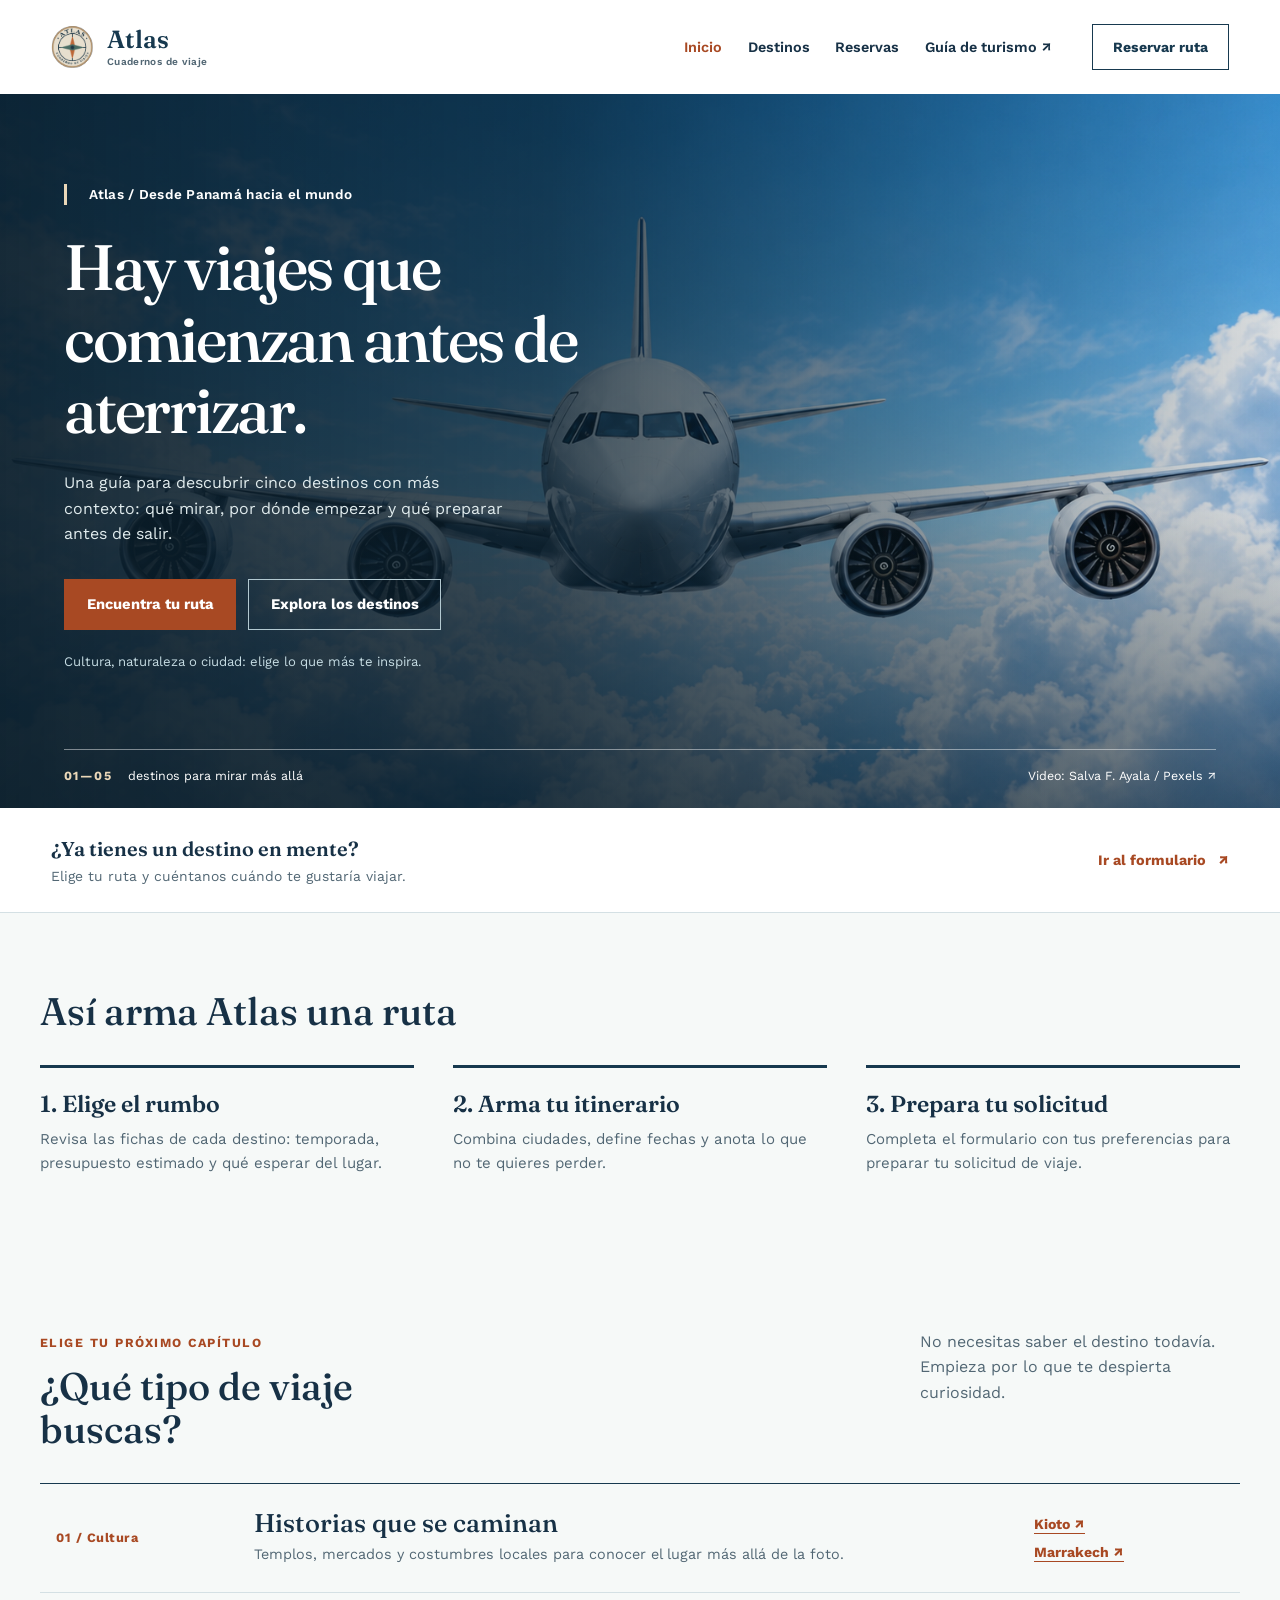
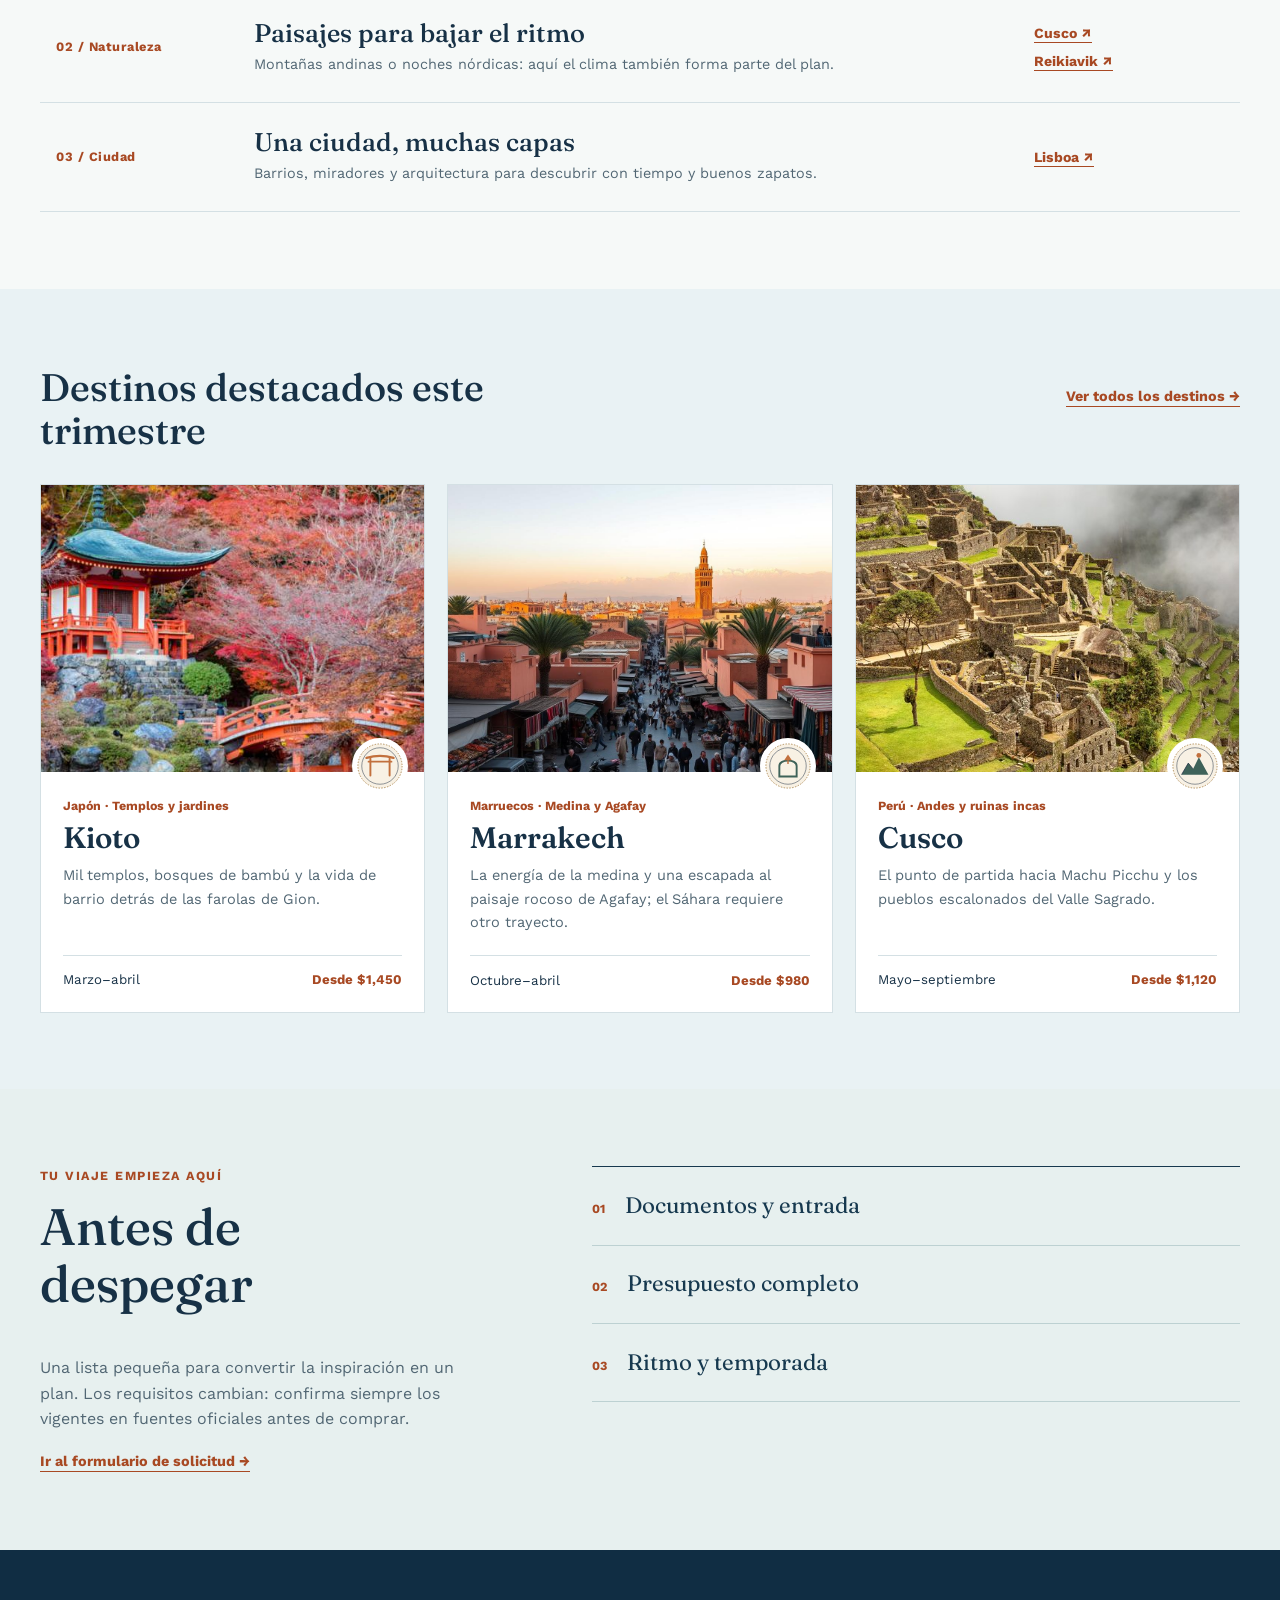
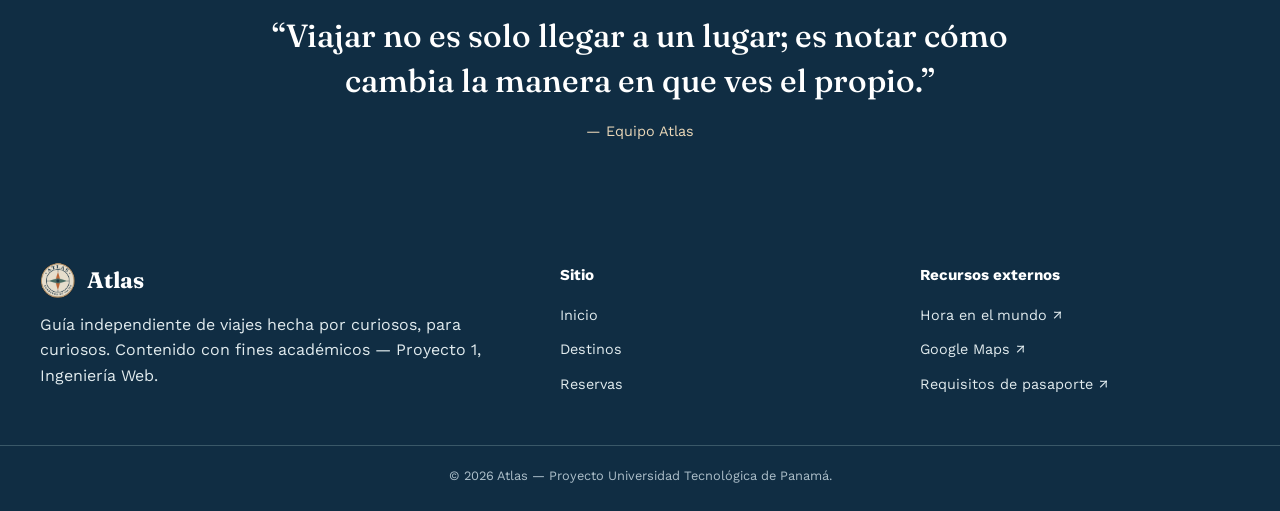
==== commit 47638a6a: "feat: add cinematic landing hero and travel guide Add a local Pexels landing clip with motion-aware " ====
--- a/index.html
+++ b/index.html
@@ -44,24 +44,28 @@
           </nav>
         </header>
 
-        <section class="hero">
+        <section class="hero" aria-labelledby="hero-titulo">
+          <video id="hero-video" class="hero-video" muted playsinline loop preload="none" poster="img/atlas-avion.png" data-src="video/avion-aterrizando-pexels-10406880.mp4" aria-hidden="true"></video>
           <div class="hero-copia">
-            <p class="hero-origen">Desde Panamá hacia el mundo</p>
-            <h1>El mundo se lee mejor con el pasaporte en la mano.</h1>
+            <p class="hero-origen">Atlas / Desde Panamá hacia el mundo</p>
+            <h1 id="hero-titulo">Hay viajes que comienzan antes de aterrizar.</h1>
             <p class="intro">
-              Atlas es un cuaderno de rutas para viajeros curiosos: reunimos destinos,
-              datos prácticos y un formulario simple para planear tu próxima salida.
+              Una guía para descubrir cinco destinos con más contexto: qué mirar,
+              por dónde empezar y qué preparar antes de salir.
             </p>
             <div class="hero-acciones">
-              <a href="destinos.html" class="boton boton-primario">Explorar destinos</a>
-              <a href="reservas.html" class="boton boton-claro">Ver formulario</a>
-            </div>
-            <span class="hero-nota">Cinco destinos para empezar a escribir tu historia.</span>
-          </div>
-          <figure class="hero-visual">
-            <img src="img/atlas-avion.png" alt="Avión de pasajeros visto de frente sobre un cielo con nubes" fetchpriority="high">
-            <figcaption>Atlas · Cuadernos de viaje</figcaption>
-          </figure>
+              <a href="#elige-tu-ruta" class="boton boton-primario">Encuentra tu ruta</a>
+              <a href="destinos.html" class="boton boton-claro">Explora los destinos</a>
+            </div>
+            <span class="hero-nota">Cultura, naturaleza o ciudad: elige lo que más te inspira.</span>
+          </div>
+          <div class="hero-pista">
+            <span><strong>01—05</strong> destinos para mirar más allá</span>
+            <div class="hero-pista-acciones">
+              <button id="hero-video-toggle" type="button" hidden>Pausar video</button>
+              <a href="https://www.pexels.com/video/airplane-landing-over-cars-10406880/" target="_blank" rel="noopener">Video: Salva F. Ayala / Pexels ↗</a>
+            </div>
+          </div>
         </section>
 
         <a href="reservas.html" class="franja-ruta">
@@ -91,6 +95,53 @@
             <h3>3. Prepara tu solicitud</h3>
             <p>Completa el formulario con tus preferencias para preparar tu solicitud de viaje.</p>
           </div>
+        </div>
+      </div>
+    </section>
+
+    <!-- TABLERO DE RUTAS: compara estilos antes de abrir las fichas. -->
+    <section class="seccion seccion-rutas" id="elige-tu-ruta" aria-labelledby="titulo-rutas">
+      <div class="contenedor">
+        <div class="titulo-seccion">
+          <div>
+            <p class="etiqueta-seccion">Elige tu próximo capítulo</p>
+            <h2 id="titulo-rutas">¿Qué tipo de viaje buscas?</h2>
+          </div>
+          <p class="intro-seccion">No necesitas saber el destino todavía. Empieza por lo que te despierta curiosidad.</p>
+        </div>
+        <div class="tablero-rutas">
+          <article class="ruta-fila" id="ruta-cultura">
+            <span class="ruta-numero">01 / Cultura</span>
+            <div>
+              <h3>Historias que se caminan</h3>
+              <p>Templos, mercados y costumbres locales para conocer el lugar más allá de la foto.</p>
+            </div>
+            <div class="ruta-enlaces">
+              <a href="destinos.html#kioto">Kioto ↗</a>
+              <a href="destinos.html#marrakech">Marrakech ↗</a>
+            </div>
+          </article>
+          <article class="ruta-fila" id="ruta-naturaleza">
+            <span class="ruta-numero">02 / Naturaleza</span>
+            <div>
+              <h3>Paisajes para bajar el ritmo</h3>
+              <p>Montañas andinas o noches nórdicas: aquí el clima también forma parte del plan.</p>
+            </div>
+            <div class="ruta-enlaces">
+              <a href="destinos.html#cusco">Cusco ↗</a>
+              <a href="destinos.html#reikiavik">Reikiavik ↗</a>
+            </div>
+          </article>
+          <article class="ruta-fila" id="ruta-ciudad">
+            <span class="ruta-numero">03 / Ciudad</span>
+            <div>
+              <h3>Una ciudad, muchas capas</h3>
+              <p>Barrios, miradores y arquitectura para descubrir con tiempo y buenos zapatos.</p>
+            </div>
+            <div class="ruta-enlaces">
+              <a href="destinos.html#lisboa">Lisboa ↗</a>
+            </div>
+          </article>
         </div>
       </div>
     </section>
@@ -126,9 +177,9 @@
               <img src="img/sello-marrakech.svg" alt="" class="sello">
             </a>
             <div class="postal-contenido">
-              <span class="postal-region">Marruecos · Zocos y desierto</span>
+              <span class="postal-region">Marruecos · Medina y Agafay</span>
               <h3><a href="destinos.html#marrakech">Marrakech</a></h3>
-              <p>Callejones color tierra, té de menta y una escapada de una noche única en el Sahara.</p>
+              <p>La energía de la medina y una escapada al paisaje rocoso de Agafay; el Sáhara requiere otro trayecto.</p>
               <div class="postal-pie">
                 <span>Octubre–abril</span>
                 <span class="postal-precio">Desde $980</span>
@@ -155,6 +206,32 @@
       </div>
     </section>
 
+    <!-- CHECKLIST: información práctica sin prometer trámites ni reservas. -->
+    <section class="seccion seccion-checklist" id="antes-de-despegar" aria-labelledby="titulo-checklist">
+      <div class="contenedor checklist-layout">
+        <div>
+          <p class="etiqueta-seccion">Tu viaje empieza aquí</p>
+          <h2 id="titulo-checklist">Antes de despegar</h2>
+          <p>Una lista pequeña para convertir la inspiración en un plan. Los requisitos cambian: confirma siempre los vigentes en fuentes oficiales antes de comprar.</p>
+          <a href="reservas.html" class="enlace-todo">Ir al formulario de solicitud →</a>
+        </div>
+        <div class="checklist-pasos">
+          <details>
+            <summary><span>01</span> Documentos y entrada</summary>
+            <p>Comprueba la vigencia de tu pasaporte y consulta con la autoridad consular del destino si necesitas visa o algún requisito adicional.</p>
+          </details>
+          <details>
+            <summary><span>02</span> Presupuesto completo</summary>
+            <p>Además del vuelo, anota alojamiento, transporte local, entradas, comidas y una reserva para imprevistos. Los precios de Atlas son orientativos.</p>
+          </details>
+          <details>
+            <summary><span>03</span> Ritmo y temporada</summary>
+            <p>Revisa el clima y el tiempo de traslado entre lugares. Deja espacios libres: una buena ruta no necesita llenar cada hora.</p>
+          </details>
+        </div>
+      </div>
+    </section>
+
     <!-- CITA -->
     <section class="cita">
       <div class="contenedor">
@@ -194,5 +271,6 @@
     <div class="pie-legal">© 2026 Atlas — Proyecto Universidad Tecnológica de Panamá.</div>
   </footer>
 
+  <script src="js/hero.js" defer></script>
 </body>
 </html>
--- a/css/styles.css
+++ b/css/styles.css
@@ -180,20 +180,44 @@
   display: none;
 }
 
-/* El avión existente es el protagonista; no dependemos de un video ausente. */
+/* La foto original queda de respaldo si el clip no carga o se pide menos movimiento. */
 .hero {
-  display: grid;
-  grid-template-columns: minmax(0, 0.93fr) minmax(0, 1.07fr);
-  min-height: 590px;
-  background: var(--navy);
+  position: relative;
+  display: flex;
+  align-items: center;
+  min-height: 650px;
+  overflow: hidden;
+  background: var(--navy-deep) url("../img/atlas-avion.png") center / cover no-repeat;
+}
+
+.hero::before {
+  position: absolute;
+  z-index: 1;
+  inset: 0;
+  content: "";
+  background: linear-gradient(90deg, rgba(10, 30, 43, 0.94) 0%, rgba(10, 30, 43, 0.77) 43%, rgba(10, 30, 43, 0.14) 100%),
+              linear-gradient(0deg, rgba(10, 30, 43, 0.55), transparent 42%);
+  pointer-events: none;
+}
+
+.hero-video {
+  position: absolute;
+  inset: 0;
+  width: 100%;
+  height: 100%;
+  object-fit: cover;
+  object-position: center 45%;
 }
 
 .hero-copia {
+  position: relative;
+  z-index: 2;
   display: flex;
   flex-direction: column;
   justify-content: center;
   align-items: flex-start;
-  padding: clamp(2.5rem, 5vw, 5.5rem) clamp(1.5rem, 4.5vw, 5.5rem);
+  width: min(100%, 820px);
+  padding: clamp(4rem, 7vw, 7rem) clamp(1.5rem, 5vw, 5.5rem) 8.5rem;
   color: var(--white);
 }
 
@@ -207,7 +231,7 @@
 }
 
 .hero h1 {
-  max-width: 11ch;
+  max-width: 13ch;
   margin-bottom: 1.5rem;
   color: var(--white);
   font-family: var(--font-display);
@@ -217,7 +241,7 @@
 }
 
 .hero .intro {
-  max-width: 49ch;
+  max-width: 45ch;
   margin-bottom: 2rem;
   color: #e0ebed;
   font-size: 1rem;
@@ -227,7 +251,7 @@
   display: flex;
   flex-wrap: wrap;
   gap: 0.75rem;
-  margin-bottom: 2.5rem;
+  margin-bottom: 1.35rem;
 }
 
 .hero-nota {
@@ -235,38 +259,52 @@
   font-size: 0.82rem;
 }
 
-.hero-visual {
-  position: relative;
-  min-width: 0;
-  min-height: 100%;
-  margin: 0;
-  overflow: hidden;
-  background: var(--sky);
-}
-
-.hero-visual img {
-  width: 100%;
-  height: 100%;
-  min-height: 590px;
-  object-fit: cover;
-  object-position: center;
-  animation: atlas-revelar-foto 1.1s ease-out both;
-}
-
-.hero-visual figcaption {
+.hero-pista {
   position: absolute;
-  right: 1.4rem;
+  z-index: 2;
+  right: clamp(1.5rem, 5vw, 5.5rem);
   bottom: 1.4rem;
-  padding: 0.45rem 0.7rem;
+  left: clamp(1.5rem, 5vw, 5.5rem);
+  display: flex;
+  align-items: center;
+  justify-content: space-between;
+  gap: 1rem;
+  padding-top: 1rem;
+  border-top: 1px solid rgba(255, 255, 255, 0.45);
   color: var(--white);
-  background: rgba(16, 45, 67, 0.82);
-  font-size: 0.75rem;
-  font-weight: 600;
-}
-
-@keyframes atlas-revelar-foto {
-  from { opacity: 0.75; transform: scale(1.035); }
-  to { opacity: 1; transform: scale(1); }
+  font-size: 0.78rem;
+}
+
+.hero-pista strong {
+  margin-right: 0.7rem;
+  color: var(--sand);
+  letter-spacing: 0.12em;
+}
+
+.hero-pista-acciones {
+  display: flex;
+  align-items: center;
+  gap: 1rem;
+}
+
+.hero-pista a,
+.hero-pista button {
+  color: var(--white);
+  font: inherit;
+  text-decoration: none;
+}
+
+.hero-pista a:hover {
+  color: var(--sand);
+  text-decoration: underline;
+}
+
+.hero-pista button {
+  min-height: 36px;
+  padding: 0.3rem 0.65rem;
+  border: 1px solid rgba(255, 255, 255, 0.6);
+  background: rgba(10, 30, 43, 0.5);
+  cursor: pointer;
 }
 
 .franja-ruta {
@@ -406,6 +444,73 @@
   font-size: 0.94rem;
 }
 
+/* Un tablero de salidas conecta intereses con las fichas existentes. */
+.etiqueta-seccion {
+  margin-bottom: 0.75rem;
+  color: var(--copper);
+  font-size: 0.78rem;
+  font-weight: 700;
+  letter-spacing: 0.12em;
+  text-transform: uppercase;
+}
+
+.intro-seccion {
+  max-width: 32ch;
+  margin: 0;
+  color: var(--muted);
+}
+
+.tablero-rutas {
+  border-top: 1px solid var(--navy);
+}
+
+.ruta-fila {
+  display: grid;
+  grid-template-columns: 160px minmax(0, 1fr) 190px;
+  align-items: center;
+  gap: clamp(1rem, 3vw, 3rem);
+  padding: 1.6rem 1rem;
+  border-bottom: 1px solid var(--line);
+  transition: background-color 180ms ease;
+}
+
+.ruta-fila:hover {
+  background: #edf4f4;
+}
+
+.ruta-numero {
+  color: var(--copper);
+  font-size: 0.8rem;
+  font-weight: 700;
+  letter-spacing: 0.04em;
+}
+
+.ruta-fila h3 {
+  margin-bottom: 0.35rem;
+  font-family: var(--font-display);
+  font-size: clamp(1.4rem, 2vw, 1.85rem);
+  font-weight: 500;
+}
+
+.ruta-fila p {
+  margin-bottom: 0;
+  color: var(--muted);
+  font-size: 0.9rem;
+}
+
+.ruta-enlaces {
+  display: flex;
+  flex-direction: column;
+  align-items: flex-start;
+  gap: 0.35rem;
+}
+
+.ruta-enlaces a {
+  font-size: 0.88rem;
+  font-weight: 700;
+  text-underline-offset: 0.25rem;
+}
+
 /* Postales con fotografías que ya pertenecen al proyecto. */
 .rejilla-destinos {
   display: grid;
@@ -609,6 +714,91 @@
 .lista-datos li {
   padding-left: 0.85rem;
   border-left: 2px solid var(--sand);
+}
+
+.micro-ruta {
+  margin-top: 1.4rem;
+  padding: 1rem 1.15rem;
+  border-left: 3px solid var(--copper);
+  background: #edf4f4;
+}
+
+.micro-ruta strong,
+.nota-practica strong {
+  display: block;
+  margin-bottom: 0.35rem;
+  color: var(--navy);
+  font-size: 0.82rem;
+  letter-spacing: 0.07em;
+  text-transform: uppercase;
+}
+
+.micro-ruta p,
+.nota-practica p {
+  margin-bottom: 0;
+  font-size: 0.92rem;
+}
+
+.nota-practica {
+  margin: 1rem 0;
+}
+
+.fuente-oficial {
+  display: inline-block;
+  margin-top: 0.5rem;
+}
+
+.seccion-checklist {
+  background: #e7f0ef;
+}
+
+.checklist-layout {
+  display: grid;
+  grid-template-columns: minmax(0, 0.82fr) minmax(0, 1.18fr);
+  gap: clamp(2rem, 8vw, 7rem);
+}
+
+.checklist-layout h2 {
+  max-width: 12ch;
+  font-family: var(--font-display);
+  font-size: clamp(2.5rem, 4vw, 4.2rem);
+  font-weight: 500;
+}
+
+.checklist-layout > div:first-child > p:not(.etiqueta-seccion) {
+  color: var(--muted);
+}
+
+.checklist-pasos {
+  border-top: 1px solid var(--navy);
+}
+
+.checklist-pasos details {
+  padding: 1.3rem 0;
+  border-bottom: 1px solid #bdd1d2;
+}
+
+.checklist-pasos summary {
+  display: flex;
+  align-items: baseline;
+  gap: 1.2rem;
+  color: var(--navy);
+  font-family: var(--font-display);
+  font-size: 1.4rem;
+  cursor: pointer;
+}
+
+.checklist-pasos summary span {
+  color: var(--copper);
+  font-family: var(--font-body);
+  font-size: 0.78rem;
+  font-weight: 700;
+}
+
+.checklist-pasos details p {
+  margin: 1rem 0 0 2.5rem;
+  color: var(--muted);
+  font-size: 0.93rem;
 }
 
 /* Formulario conservado; solo cambia su presentación. */
@@ -852,18 +1042,18 @@
     box-shadow: 0 16px 30px rgba(16, 45, 67, 0.16);
   }
 
-  .hero {
-    grid-template-columns: 1fr;
-  }
-
   .hero h1 {
     max-width: 17ch;
   }
 
-  .hero-visual,
-  .hero-visual img {
-    height: 390px;
-    min-height: 390px;
+  .ruta-fila {
+    grid-template-columns: 125px minmax(0, 1fr);
+  }
+
+  .ruta-enlaces {
+    grid-column: 2;
+    flex-direction: row;
+    gap: 1rem;
   }
 
   .reserva-layout {
@@ -897,17 +1087,33 @@
   }
 
   .hero-copia {
-    padding: 3rem 1.4rem;
+    padding: 4rem 1.4rem 9rem;
   }
 
   .hero h1 {
     font-size: clamp(2.6rem, 10vw, 4rem);
   }
 
-  .hero-visual,
-  .hero-visual img {
-    height: 275px;
-    min-height: 275px;
+  .hero {
+    min-height: 680px;
+  }
+
+  .hero::before {
+    background: linear-gradient(90deg, rgba(10, 30, 43, 0.9), rgba(10, 30, 43, 0.48)),
+                linear-gradient(0deg, rgba(10, 30, 43, 0.8), transparent 42%);
+  }
+
+  .hero-pista {
+    right: 1.4rem;
+    left: 1.4rem;
+    align-items: flex-start;
+    flex-direction: column;
+    gap: 0.45rem;
+  }
+
+  .hero-pista-acciones {
+    flex-wrap: wrap;
+    gap: 0.65rem;
   }
 
   .franja-ruta {
@@ -920,8 +1126,18 @@
   .pasos,
   .rejilla-destinos,
   .destino-detalle,
+  .checklist-layout,
   .pie .contenedor {
     grid-template-columns: 1fr;
+  }
+
+  .ruta-fila {
+    grid-template-columns: 1fr;
+    gap: 0.4rem;
+  }
+
+  .ruta-enlaces {
+    grid-column: 1;
   }
 
   .destino-detalle:nth-of-type(even) .destino-foto {
@@ -959,7 +1175,11 @@
     scroll-behavior: auto;
   }
 
-  .hero-visual img {
-    animation: none;
-  }
-}
+  .hero-video {
+    display: none;
+  }
+
+  .ruta-fila {
+    transition: none;
+  }
+}
